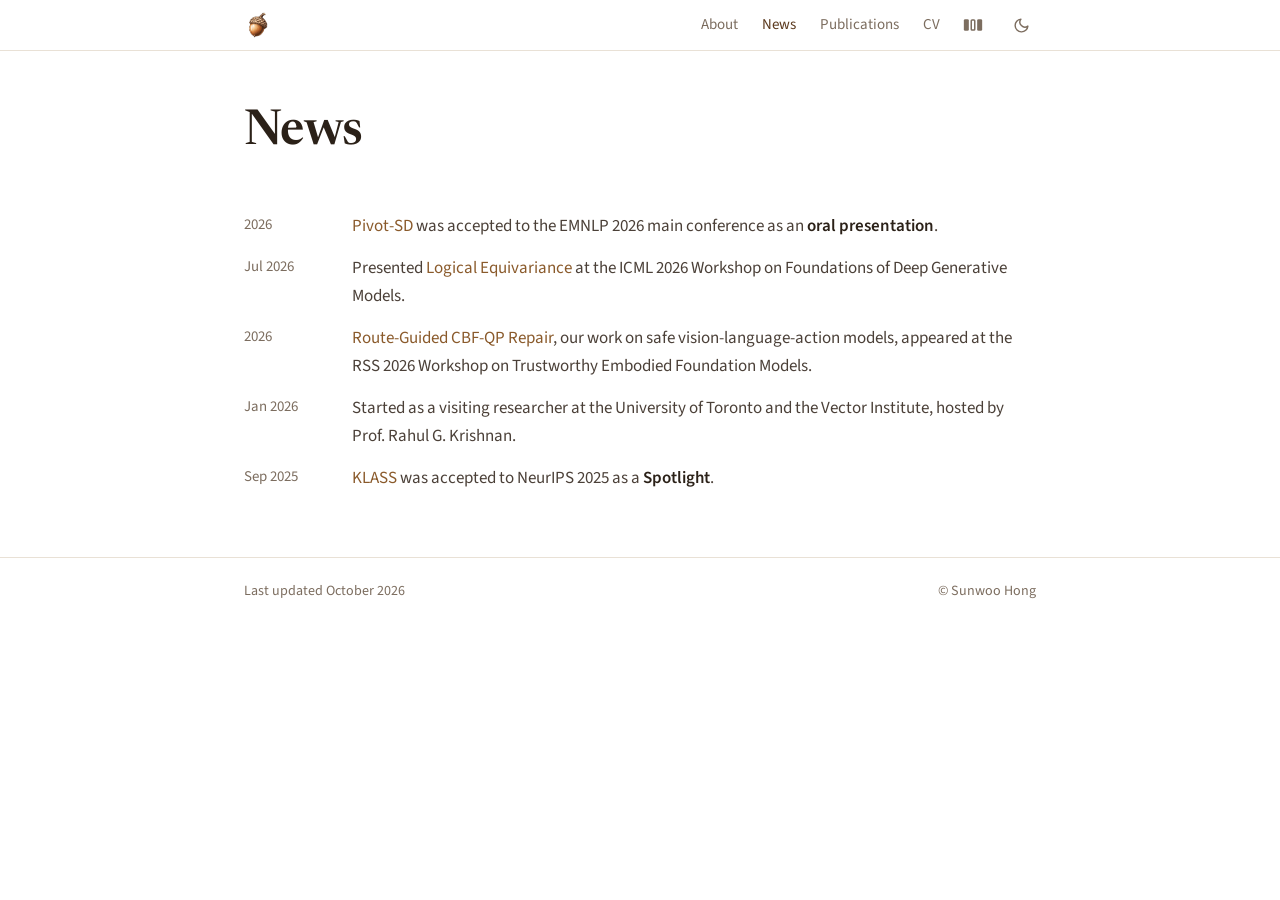
==== news.html @ bcdb7f36 "Add files via upload" ====
<!DOCTYPE html>
<html lang="en">
<head>
<meta charset="UTF-8" />
<meta name="viewport" content="width=device-width, initial-scale=1" />

<title>News — Sunwoo Hong</title>
<meta name="author" content="Sunwoo Hong" />
<meta name="description" content="News from Sunwoo Hong." />

<link rel="icon" type="image/png" href="favicon.png" />
<link rel="preconnect" href="https://fonts.googleapis.com" />
<link rel="preconnect" href="https://fonts.gstatic.com" crossorigin />
<link href="https://fonts.googleapis.com/css2?family=Newsreader:ital,opsz,wght@0,6..72,400;0,6..72,500;0,6..72,600;1,6..72,400&family=Source+Sans+3:ital,wght@0,400;0,600;1,400&display=swap" rel="stylesheet" />
<link rel="stylesheet" href="style.css" />
<!-- 저장된 테마를 화면이 그려지기 전에 적용 (깜빡임 방지) -->
<script>try{if(localStorage.getItem('theme')==='dark')document.documentElement.setAttribute('data-theme','dark');}catch(e){}</script>
</head>
<body>

<!-- ================= NAV ================= -->
<nav class="nav">
  <div class="nav-inner">
    <a href="index.html#top" class="mark" aria-label="Sunwoo Hong, home">
      <img src="favicon.png" alt="" onerror="this.remove()" />
    </a>
    <div class="nav-links">
      <a href="index.html#top">About</a>
      <a href="index.html#news" aria-current="page">News</a>
      <a href="index.html#publications">Publications</a>
      <!-- CV: 컴파일한 PDF를 같은 폴더에 SunwooHong_CV.pdf 로 올리세요 -->
      <a href="SunwooHong_CV.pdf" target="_blank" rel="noopener">CV</a>
      <!-- 디노이징 효과 버튼: 본문을 마스크했다가 masked diffusion 처럼 다시 풀어냅니다 -->
      <button type="button" class="theme-toggle" id="denoise-btn" aria-label="Regenerate this page with masked diffusion" title="Regenerate this page with masked diffusion">
        <svg viewBox="0 0 24 24" aria-hidden="true"><rect x="1" y="5" width="6" height="14" rx="1.6" fill="currentColor"/><rect x="9.9" y="5.9" width="4.2" height="12.2" rx="1" fill="none" stroke="currentColor" stroke-width="1.8"/><rect x="17" y="5" width="6" height="14" rx="1.6" fill="currentColor"/></svg>
      </button>
      <button type="button" class="theme-toggle" id="theme-toggle" aria-label="Switch to dark theme">
        <svg class="icon-moon" viewBox="0 0 24 24" fill="none" stroke="currentColor" stroke-width="2" stroke-linecap="round" stroke-linejoin="round" aria-hidden="true"><path d="M21 12.8A9 9 0 1 1 11.2 3a7 7 0 0 0 9.8 9.8z"/></svg>
        <svg class="icon-sun" viewBox="0 0 24 24" fill="none" stroke="currentColor" stroke-width="2" stroke-linecap="round" stroke-linejoin="round" aria-hidden="true"><circle cx="12" cy="12" r="4"/><path d="M12 2v2M12 20v2M4.9 4.9l1.4 1.4M17.7 17.7l1.4 1.4M2 12h2M20 12h2M4.9 19.1l1.4-1.4M17.7 6.3l1.4-1.4"/></svg>
      </button>
    </div>
  </div>
</nav>

<main>
  <div class="wrap page-head">
    <h1 class="page-title">News</h1>
  </div>
  <section>
    <div class="wrap">
      <!-- 새 소식은 맨 위에 추가하고, index.html 의 News 에는 최근 3개만 두세요 -->
      <!-- 월을 모르는 항목은 연도만 적었습니다. "Aug 2026" 형식으로 채워 주세요 -->
      <ul class="news">
        <li>
          <time>2026</time>
          <div><a href="index.html#pivot-sd">Pivot-SD</a> was accepted to the EMNLP 2026 main conference as an <strong>oral presentation</strong>.</div>
        </li>
        <li>
          <time>Jul 2026</time>
          <div>Presented <a href="index.html#logical-equivariance">Logical Equivariance</a> at the ICML 2026 Workshop on Foundations of Deep Generative Models.</div>
        </li>
        <li>
          <time>2026</time>
          <div><a href="index.html#route-guided">Route-Guided CBF-QP Repair</a>, our work on safe vision-language-action models, appeared at the RSS 2026 Workshop on Trustworthy Embodied Foundation Models.</div>
        </li>
        <li>
          <time>Jan 2026</time>
          <div>Started as a visiting researcher at the University of Toronto and the Vector Institute, hosted by Prof. Rahul G. Krishnan.</div>
        </li>
        <li>
          <time>Sep 2025</time>
          <div><a href="index.html#klass">KLASS</a> was accepted to NeurIPS 2025 as a <strong>Spotlight</strong>.</div>
        </li>
      </ul>
    </div>
  </section>
</main>

<!-- ================= FOOTER ================= -->
<footer>
  <div class="wrap">
    <span>Last updated October 2026</span>
    <span>© Sunwoo Hong</span>
  </div>
</footer>

<!-- 테마 전환: 선택은 브라우저에 저장되어 다음 방문과 다른 페이지에도 유지됩니다 -->
<script>
(function () {
  var root = document.documentElement, btn = document.getElementById('theme-toggle');
  if (!btn) return;
  function isDark() { return root.getAttribute('data-theme') === 'dark'; }
  function label() { btn.setAttribute('aria-label', isDark() ? 'Switch to light theme' : 'Switch to dark theme'); }
  btn.addEventListener('click', function () {
    var next = isDark() ? 'light' : 'dark';
    if (next === 'dark') root.setAttribute('data-theme', 'dark'); else root.removeAttribute('data-theme');
    try { localStorage.setItem('theme', next); } catch (e) {}
    label();
  });
  label();
})();
</script>

<!-- 디노이징 효과: 글을 단어 단위로 가렸다가 여러 개씩 순서 없이 풀어냅니다. 끝나면 원래 HTML로 되돌립니다 -->
<script>
(function () {
  var btn = document.getElementById('denoise-btn');
  if (!btn) return;
  var STEPS = 14, STEP_MS = 150, running = false;

  function targets() {
    var bio = document.querySelectorAll('.top-bio p');
    return bio.length ? bio : document.querySelectorAll('.news li > div, .plist .pub-title, .plist .pub-authors');
  }
  // wrap every word of every text node in a span, leaving links and bold intact
  function tokenize(el, out) {
    var walker = document.createTreeWalker(el, NodeFilter.SHOW_TEXT), nodes = [], n;
    while ((n = walker.nextNode())) nodes.push(n);
    nodes.forEach(function (node) {
      var parts = node.nodeValue.split(/(\s+)/), frag = document.createDocumentFragment();
      parts.forEach(function (part) {
        if (!part) return;
        if (/^\s+$/.test(part)) { frag.appendChild(document.createTextNode(part)); return; }
        var sp = document.createElement('span');
        sp.className = 'tok'; sp.textContent = part;
        frag.appendChild(sp); out.push(sp);
      });
      node.parentNode.replaceChild(frag, node);
    });
  }
  function shuffle(a) {
    for (var i = a.length - 1; i > 0; i--) { var j = Math.floor(Math.random() * (i + 1)), t = a[i]; a[i] = a[j]; a[j] = t; }
    return a;
  }

  btn.addEventListener('click', function () {
    if (running) return;
    var els = Array.prototype.slice.call(targets());
    if (!els.length) return;
    running = true;
    var reduce = window.matchMedia && window.matchMedia('(prefers-reduced-motion: reduce)').matches;
    var steps = reduce ? 3 : STEPS;
    if (els[0].getBoundingClientRect().top < 60) window.scrollTo(0, 0);

    var saved = els.map(function (el) { return el.innerHTML; }), toks = [];
    els.forEach(function (el) { tokenize(el, toks); });
    toks.forEach(function (t) { t.classList.add('masked'); });
    var order = shuffle(toks.slice()), done = 0, step = 0;

    function tick() {
      step++;
      // few tokens at first, more per step later, like a parallel unmasking schedule
      var goal = step >= steps ? order.length : Math.round(order.length * (1 - Math.cos(Math.PI / 2 * step / steps)));
      var fresh = order.slice(done, goal); done = goal;
      fresh.forEach(function (t) { t.classList.remove('masked'); t.classList.add('fresh'); });
      setTimeout(function () { fresh.forEach(function (t) { t.classList.remove('fresh'); }); }, 320);
      if (step < steps) { setTimeout(tick, STEP_MS); return; }
      setTimeout(function () {
        els.forEach(function (el, i) { el.innerHTML = saved[i]; });
        running = false;
      }, 420);
    }
    setTimeout(tick, 550);
  });
})();
</script>

</body>
</html>
---- style.css ----
/* ============================================================
   Sunwoo Hong — shared styles for index.html, publications.html, news.html
   ============================================================ */

:root {
  /* ---- 우드 팔레트: 색은 여기서만 바꾸면 됩니다 ---- */
  --paper:  #FFFFFF;   /* 배경 */
  --ink:    #2B2118;   /* 제목 (월넛) */
  --body:   #4B4038;   /* 본문 */
  --muted:  #7C6D5F;   /* 보조 텍스트 */
  --acorn:  #8A5A2B;   /* 링크 / 액센트 (도토리) */
  --cap:    #5C3A1E;   /* 호버 (도토리 깍지) */
  --line:   #E9E1D6;   /* 헤어라인 */
  --husk:   #F7F2EA;   /* 옅은 바탕 (배지, 호버) */
  --leaf:   #55702F;   /* Oral / Spotlight 배지 (참나무 잎) */
  --leaf-bg:#EEF2E4;
  --leaf-line:#D5DEC0;
  --line-strong:#D9CBB8; /* 카드 호버 테두리 */
  --nav-bg: rgba(255,255,255,.9);
  --on-accent:#FFFFFF;   /* 액센트 바탕 위의 글자 */
  --shadow: rgba(92,58,30,.55);
  color-scheme: light;

  --serif: "Newsreader", Georgia, "Times New Roman", serif;
  --sans:  "Source Sans 3", system-ui, -apple-system, "Segoe UI", sans-serif;

  --maxw: 840px;
  --gutter: 24px;
}

/* ---- 어두운 테마: 상단 메뉴의 달 아이콘을 누르면 적용됩니다 ---- */
:root[data-theme="dark"] {
  --paper:  #1C1612;   /* 짙은 월넛 */
  --ink:    #F4ECE1;
  --body:   #D8CCBE;
  --muted:  #A49586;
  --acorn:  #DDA56B;
  --cap:    #F2C690;
  --line:   #3A2F27;
  --husk:   #2A211B;
  --leaf:   #B9CF93;
  --leaf-bg:#262E1F;
  --leaf-line:#3F4B32;
  --line-strong:#5A4A3D;
  --nav-bg: rgba(28,22,18,.9);
  --on-accent:#1C1612;
  --shadow: rgba(0,0,0,.7);
  color-scheme: dark;
}

* { box-sizing: border-box; }
html { scroll-behavior: smooth; }
[id] { scroll-margin-top: 64px; }   /* 상단 메뉴에 가리지 않도록 */

body {
  margin: 0;
  background: var(--paper);
  color: var(--body);
  font-family: var(--sans);
  font-size: 17px;
  line-height: 1.65;
  -webkit-font-smoothing: antialiased;
}

a {
  color: var(--acorn);
  text-decoration: none;
  border-bottom: 1px solid transparent;
  transition: color .15s ease, border-color .15s ease;
}
a:hover { color: var(--cap); border-bottom-color: var(--cap); }
a:focus-visible { outline: 2px solid var(--acorn); outline-offset: 2px; border-radius: 3px; }

strong { color: var(--ink); font-weight: 600; }
p { margin: 0 0 14px; }

.wrap { max-width: var(--maxw); margin: 0 auto; padding: 0 var(--gutter); }

/* ================= NAV ================= */
.nav {
  position: sticky; top: 0; z-index: 50;
  background: var(--nav-bg);
  backdrop-filter: blur(8px);
  border-bottom: 1px solid var(--line);
}
.nav-inner {
  max-width: var(--maxw); margin: 0 auto; padding: 10px var(--gutter);
  display: flex; align-items: center; justify-content: space-between; gap: 16px;
}
.mark { display: flex; align-items: center; border: 0; }
.mark:hover { border: 0; }
.mark img { width: 26px; height: 26px; display: block; }
.nav-links { display: flex; align-items: center; gap: 24px; margin-left: auto; }
.nav-links a { font-size: .94rem; color: var(--muted); border: 0; }
.nav-links a:hover, .nav-links a[aria-current="page"] { color: var(--cap); border: 0; }

/* 테마 전환 버튼 */
.theme-toggle {
  display: inline-flex; align-items: center; justify-content: center;
  width: 30px; height: 30px; padding: 0; margin-left: -6px;
  background: none; border: 0; border-radius: 50%; cursor: pointer; color: var(--muted);
}
.theme-toggle:hover { color: var(--cap); background: var(--husk); }
.theme-toggle:focus-visible { outline: 2px solid var(--acorn); outline-offset: 2px; }
.theme-toggle svg { width: 17px; height: 17px; display: block; }
#denoise-btn svg { width: 20px; height: 20px; }
.theme-toggle .icon-sun { display: none; }
:root[data-theme="dark"] .theme-toggle .icon-moon { display: none; }
:root[data-theme="dark"] .theme-toggle .icon-sun { display: block; }

/* 디노이징 효과의 단어 조각 */
.tok { border-radius: 3px; transition: color .25s ease, background-color .25s ease; }
.tok.masked { color: transparent; background: var(--line); }
.tok.fresh { color: var(--acorn); }

/* ================= TOP (이름 · 소개 · 사진) ================= */
.top {
  display: grid;
  grid-template-columns: minmax(0, 1fr) 240px;
  grid-template-areas: "head side" "bio side";
  column-gap: 56px;
  align-items: start;
  padding-top: 64px; padding-bottom: 28px;
}
.top-head { grid-area: head; }
.top-bio  { grid-area: bio; }
.top-side { grid-area: side; }

h1.name, h1.page-title {
  font-family: var(--serif); font-weight: 600;
  font-size: clamp(2.3rem, 6vw, 3.1rem); line-height: 1.05;
  letter-spacing: -.6px; color: var(--ink);
  margin: 0 0 10px;
}
.role { margin: 0 0 24px; font-size: 1.08rem; color: var(--body); }

.portrait {
  width: 100%; aspect-ratio: 4 / 5; object-fit: cover; display: block;
  border-radius: 6px; border: 1px solid var(--line);
  background: var(--husk);
}
.portrait-empty {
  display: flex; align-items: center; justify-content: center;
  font-family: var(--serif); font-size: 3rem; color: var(--acorn);
}
.contact { margin-top: 12px; font-size: .93rem; line-height: 1.55; color: var(--muted); }
.contact p { margin: 0; }
.contact .links { margin-top: 6px; display: flex; flex-wrap: wrap; gap: 2px 14px; }

/* ================= SECTIONS ================= */
section { padding: 30px 0; }
h2 {
  font-family: var(--serif); font-weight: 600; color: var(--ink);
  font-size: 1.55rem; letter-spacing: -.2px; line-height: 1.2;
  margin: 0 0 18px; padding-bottom: 8px;
  border-bottom: 1px solid var(--line);
  display: flex; align-items: baseline; justify-content: space-between; gap: 16px;
}
/* [full list] 링크 */
h2 a { font-family: var(--sans); font-size: .9rem; font-weight: 400; letter-spacing: 0; white-space: nowrap; }

/* ================= NEWS ================= */
.news { margin: 0; padding: 0; list-style: none; }
.news li {
  display: grid; grid-template-columns: 92px minmax(0, 1fr); column-gap: 16px;
  padding: 7px 0;
}
.news time { color: var(--muted); font-size: .93rem; font-variant-numeric: tabular-nums; padding-top: 1px; }

/* ================= PUBLICATION CARDS (index.html) ================= */
.pub-legend { font-size: .9rem; color: var(--muted); margin: -6px 0 16px; }
.pub {
  border: 1px solid var(--line); border-radius: 12px; background: var(--paper);
  padding: 20px 22px; margin-bottom: 16px;
  transition: transform .18s ease, box-shadow .18s ease, border-color .18s ease;
}
.pub:hover {
  transform: translateY(-2px);
  box-shadow: 0 14px 30px -20px var(--shadow);
  border-color: var(--line-strong);
}
.pub-badge {
  font-size: .78rem; font-weight: 600; color: var(--cap);
  background: var(--husk); border: 1px solid var(--line);
  padding: 0 10px; border-radius: 999px; display: inline-block; margin-bottom: 8px;
}
.pub-badge.award { color: var(--leaf); background: var(--leaf-bg); border-color: var(--leaf-line); }
.pub-title {
  font-family: var(--serif); font-weight: 600; font-size: 1.2rem;
  color: var(--ink); line-height: 1.3; margin: 0 0 6px;
}
.pub-authors { font-size: .97rem; color: var(--body); margin: 0 0 2px; }
.pub-authors .me, .plist .me { color: var(--ink); font-weight: 600; }
.pub-venue { font-size: .93rem; color: var(--muted); font-style: italic; margin: 0 0 8px; }
.pub-desc { font-size: .97rem; color: var(--body); margin: 0 0 12px; }
.pub-desc:last-child { margin-bottom: 0; }
.pub-links { display: flex; flex-wrap: wrap; gap: 8px; }
.pub-links a {
  font-size: .85rem; color: var(--acorn);
  border: 1px solid var(--line); border-radius: 6px; padding: 1px 11px;
}
.pub-links a:hover { background: var(--acorn); color: var(--on-accent); border-color: var(--acorn); }

/* ================= FULL LISTS (publications.html, news.html) ================= */
.page-head { padding-top: 56px; padding-bottom: 6px; }
.page-head p { color: var(--muted); margin: 0; }
.plist-year {
  font-family: var(--serif); font-weight: 600; color: var(--ink);
  font-size: 1.3rem; margin: 26px 0 4px; padding-bottom: 6px; border-bottom: 1px solid var(--line);
}
.plist { margin: 0; padding: 0; list-style: none; }
.plist li { padding: 14px 0; border-bottom: 1px solid var(--line); }
.plist li:last-child { border-bottom: 0; }
.plist .pub-title { font-size: 1.12rem; margin-bottom: 3px; }
.plist .pub-venue { margin-bottom: 6px; }
.plist .tag { font-style: normal; font-weight: 600; color: var(--leaf); }

/* ================= FOOTER ================= */
footer {
  border-top: 1px solid var(--line); margin-top: 28px;
  padding: 22px 0 44px; color: var(--muted); font-size: .88rem;
}
footer .wrap { display: flex; justify-content: space-between; flex-wrap: wrap; gap: 10px; }

/* ================= RESPONSIVE ================= */
@media (max-width: 700px) {
  body { font-size: 16px; }
  .top {
    grid-template-columns: minmax(0, 1fr);
    grid-template-areas: "head" "side" "bio";
    padding-top: 40px;
  }
  .role { margin-bottom: 20px; }
  .top-side { margin-bottom: 22px; }
  .portrait { max-width: 220px; }
  .nav-links { gap: 12px; }
  .nav-links a { font-size: .88rem; }
  .news li { grid-template-columns: 78px minmax(0, 1fr); column-gap: 12px; }
  .page-head { padding-top: 36px; }
}
@media (prefers-reduced-motion: reduce) {
  html { scroll-behavior: auto; }
  .pub, a { transition: none; }
  .pub:hover { transform: none; }
}
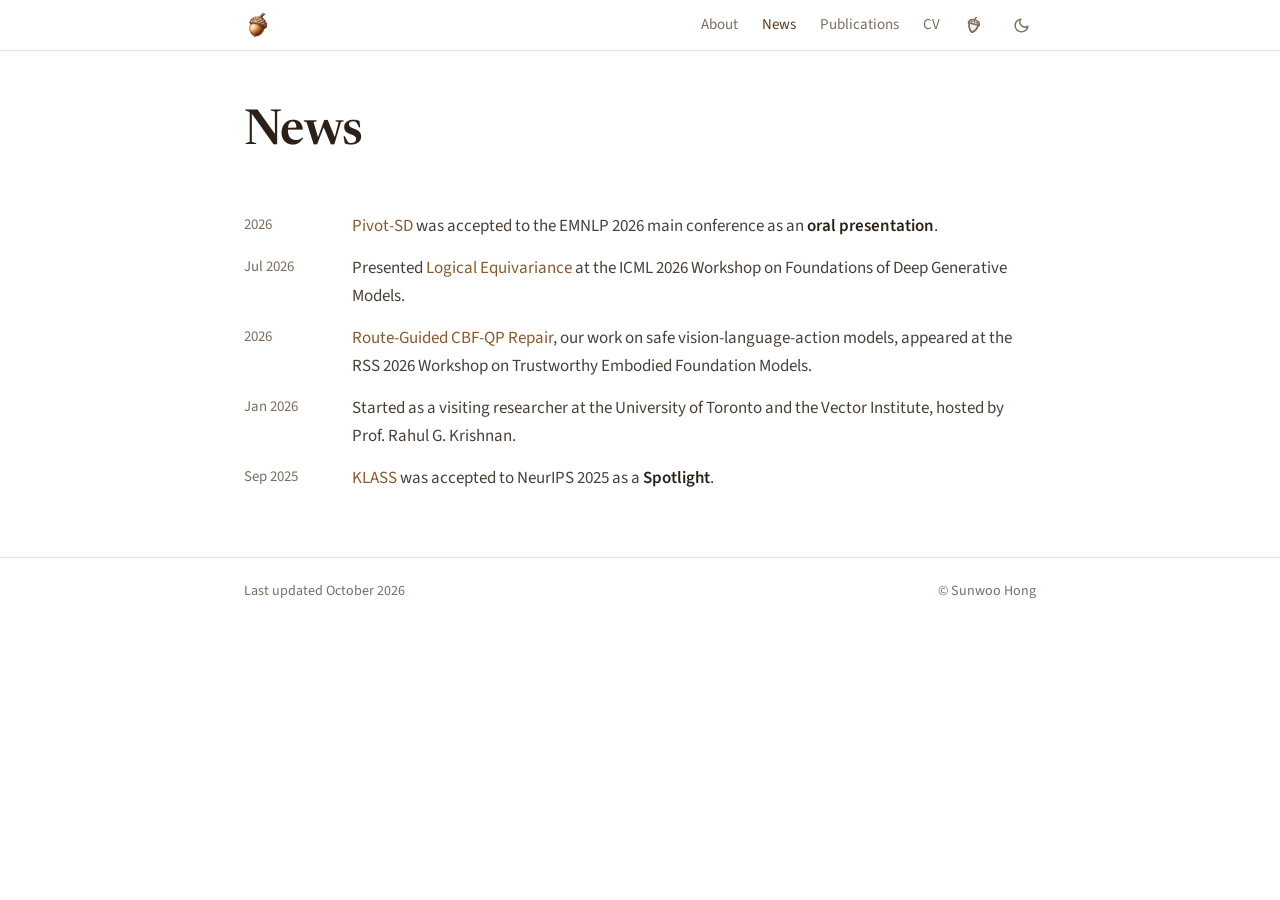
==== commit b238650a: "Add files via upload" ====
--- a/news.html
+++ b/news.html
@@ -30,9 +30,23 @@
       <a href="index.html#publications">Publications</a>
       <!-- CV: 컴파일한 PDF를 같은 폴더에 SunwooHong_CV.pdf 로 올리세요 -->
       <a href="SunwooHong_CV.pdf" target="_blank" rel="noopener">CV</a>
-      <!-- 디노이징 효과 버튼: 본문을 마스크했다가 masked diffusion 처럼 다시 풀어냅니다 -->
-      <button type="button" class="theme-toggle" id="denoise-btn" aria-label="Regenerate this page with masked diffusion" title="Regenerate this page with masked diffusion">
-        <svg viewBox="0 0 24 24" aria-hidden="true"><rect x="1" y="5" width="6" height="14" rx="1.6" fill="currentColor"/><rect x="9.9" y="5.9" width="4.2" height="12.2" rx="1" fill="none" stroke="currentColor" stroke-width="1.8"/><rect x="17" y="5" width="6" height="14" rx="1.6" fill="currentColor"/></svg>
+      <!-- A tiny, optional squirrel visitor. Shared behavior: acorn.js. -->
+      <button type="button" class="acorn-toggle" id="acorn-toggle"
+              aria-label="Let the squirrel take or return the acorn" aria-pressed="false"
+              title="Let the squirrel take the acorn" data-acorn="home" hidden>
+        <svg class="acorn-icon" viewBox="0 0 24 24" fill="none" stroke="currentColor"
+             stroke-width="1.65" stroke-linecap="round" stroke-linejoin="round" aria-hidden="true">
+        <g transform="rotate(14 12 12)">
+          <path d="M6.8 10.4c.2 4.6 1.8 7.4 5.2 9.6 3.4-2.2 5-5 5.2-9.6" fill="currentColor" fill-opacity=".10"/>
+          <path d="M6.8 10.4c.2 4.6 1.8 7.4 5.2 9.6 3.4-2.2 5-5 5.2-9.6"/>
+          <path d="M5.5 10.4c.2-3.1 2.5-5 6.5-5s6.3 1.9 6.5 5H5.5Z" fill="currentColor" fill-opacity=".16"/>
+          <path d="M12 5.4c-.5-1.4-.1-2.5 1-3.1M8.3 7.5l1 1M11.5 7.1l1 1M14.7 7.5l1 1"/>
+        </g>
+        </svg>
+        <svg class="acorn-empty" viewBox="0 0 24 24" fill="none" stroke="currentColor"
+             stroke-width="1.4" stroke-linecap="round" aria-hidden="true">
+          <ellipse cx="12" cy="17" rx="6" ry="2.6" stroke-dasharray="1.4 3.1"/>
+        </svg>
       </button>
       <button type="button" class="theme-toggle" id="theme-toggle" aria-label="Switch to dark theme">
         <svg class="icon-moon" viewBox="0 0 24 24" fill="none" stroke="currentColor" stroke-width="2" stroke-linecap="round" stroke-linejoin="round" aria-hidden="true"><path d="M21 12.8A9 9 0 1 1 11.2 3a7 7 0 0 0 9.8 9.8z"/></svg>
@@ -101,69 +115,7 @@
 })();
 </script>
 
-<!-- 디노이징 효과: 글을 단어 단위로 가렸다가 여러 개씩 순서 없이 풀어냅니다. 끝나면 원래 HTML로 되돌립니다 -->
-<script>
-(function () {
-  var btn = document.getElementById('denoise-btn');
-  if (!btn) return;
-  var STEPS = 14, STEP_MS = 150, running = false;
-
-  function targets() {
-    var bio = document.querySelectorAll('.top-bio p');
-    return bio.length ? bio : document.querySelectorAll('.news li > div, .plist .pub-title, .plist .pub-authors');
-  }
-  // wrap every word of every text node in a span, leaving links and bold intact
-  function tokenize(el, out) {
-    var walker = document.createTreeWalker(el, NodeFilter.SHOW_TEXT), nodes = [], n;
-    while ((n = walker.nextNode())) nodes.push(n);
-    nodes.forEach(function (node) {
-      var parts = node.nodeValue.split(/(\s+)/), frag = document.createDocumentFragment();
-      parts.forEach(function (part) {
-        if (!part) return;
-        if (/^\s+$/.test(part)) { frag.appendChild(document.createTextNode(part)); return; }
-        var sp = document.createElement('span');
-        sp.className = 'tok'; sp.textContent = part;
-        frag.appendChild(sp); out.push(sp);
-      });
-      node.parentNode.replaceChild(frag, node);
-    });
-  }
-  function shuffle(a) {
-    for (var i = a.length - 1; i > 0; i--) { var j = Math.floor(Math.random() * (i + 1)), t = a[i]; a[i] = a[j]; a[j] = t; }
-    return a;
-  }
-
-  btn.addEventListener('click', function () {
-    if (running) return;
-    var els = Array.prototype.slice.call(targets());
-    if (!els.length) return;
-    running = true;
-    var reduce = window.matchMedia && window.matchMedia('(prefers-reduced-motion: reduce)').matches;
-    var steps = reduce ? 3 : STEPS;
-    if (els[0].getBoundingClientRect().top < 60) window.scrollTo(0, 0);
-
-    var saved = els.map(function (el) { return el.innerHTML; }), toks = [];
-    els.forEach(function (el) { tokenize(el, toks); });
-    toks.forEach(function (t) { t.classList.add('masked'); });
-    var order = shuffle(toks.slice()), done = 0, step = 0;
-
-    function tick() {
-      step++;
-      // few tokens at first, more per step later, like a parallel unmasking schedule
-      var goal = step >= steps ? order.length : Math.round(order.length * (1 - Math.cos(Math.PI / 2 * step / steps)));
-      var fresh = order.slice(done, goal); done = goal;
-      fresh.forEach(function (t) { t.classList.remove('masked'); t.classList.add('fresh'); });
-      setTimeout(function () { fresh.forEach(function (t) { t.classList.remove('fresh'); }); }, 320);
-      if (step < steps) { setTimeout(tick, STEP_MS); return; }
-      setTimeout(function () {
-        els.forEach(function (el, i) { el.innerHTML = saved[i]; });
-        running = false;
-      }, 420);
-    }
-    setTimeout(tick, 550);
-  });
-})();
-</script>
-
+<!-- No external animation libraries or image assets required. -->
+<script src="acorn.js" defer></script>
 </body>
 </html>
--- a/style.css
+++ b/style.css
@@ -103,15 +103,9 @@
 .theme-toggle:hover { color: var(--cap); background: var(--husk); }
 .theme-toggle:focus-visible { outline: 2px solid var(--acorn); outline-offset: 2px; }
 .theme-toggle svg { width: 17px; height: 17px; display: block; }
-#denoise-btn svg { width: 20px; height: 20px; }
 .theme-toggle .icon-sun { display: none; }
 :root[data-theme="dark"] .theme-toggle .icon-moon { display: none; }
 :root[data-theme="dark"] .theme-toggle .icon-sun { display: block; }
-
-/* 디노이징 효과의 단어 조각 */
-.tok { border-radius: 3px; transition: color .25s ease, background-color .25s ease; }
-.tok.masked { color: transparent; background: var(--line); }
-.tok.fresh { color: var(--acorn); }
 
 /* ================= TOP (이름 · 소개 · 사진) ================= */
 .top {
@@ -233,7 +227,7 @@
   .role { margin-bottom: 20px; }
   .top-side { margin-bottom: 22px; }
   .portrait { max-width: 220px; }
-  .nav-links { gap: 12px; }
+  .nav-links { gap: 14px; }
   .nav-links a { font-size: .88rem; }
   .news li { grid-template-columns: 78px minmax(0, 1fr); column-gap: 12px; }
   .page-head { padding-top: 36px; }
@@ -243,3 +237,144 @@
   .pub, a { transition: none; }
   .pub:hover { transform: none; }
 }
+
+
+/* ================= ACORN & SQUIRREL =================
+   A small opt-in visitor. Nothing animates until the acorn is pressed.
+   The overlay never receives pointer events or changes the page layout.
+   ================================================== */
+.acorn-toggle {
+  position: relative;
+  display: inline-flex; align-items: center; justify-content: center;
+  flex: 0 0 30px; width: 30px; height: 30px;
+  padding: 0; margin-left: -6px;
+  border: 0; border-radius: 50%; background: none;
+  color: var(--muted); cursor: pointer;
+  -webkit-tap-highlight-color: transparent;
+  transition: color .15s ease, background-color .15s ease;
+}
+.acorn-toggle[hidden], .squirrel-stage[hidden], .squirrel-transfer[hidden] {
+  display: none !important;
+}
+.acorn-toggle:hover { color: var(--cap); background: var(--husk); }
+.acorn-toggle:focus-visible {
+  outline: 2px solid var(--acorn); outline-offset: 2px;
+}
+.acorn-toggle svg {
+  position: absolute; width: 21px; height: 21px; display: block;
+  overflow: visible; pointer-events: none;
+}
+.acorn-toggle .acorn-icon { opacity: 1; }
+.acorn-toggle .acorn-empty { opacity: 0; }
+.acorn-toggle[data-acorn="away"] .acorn-icon { opacity: 0; }
+.acorn-toggle[data-acorn="away"] .acorn-empty { opacity: .48; }
+.acorn-toggle[data-acorn="away"]:hover .acorn-empty,
+.acorn-toggle[data-acorn="away"]:focus-visible .acorn-empty { opacity: .9; }
+.acorn-toggle.is-busy { cursor: progress; }
+.acorn-toggle.just-returned .acorn-icon { animation: acorn-home .42s ease-out; }
+@keyframes acorn-home {
+  0% { transform: scale(.84); }
+  48% { transform: scale(1.12); }
+  100% { transform: scale(1); }
+}
+.squirrel-status {
+  position: absolute; width: 1px; height: 1px;
+  padding: 0; margin: -1px; overflow: hidden;
+  clip: rect(0, 0, 0, 0); clip-path: inset(50%);
+  white-space: nowrap; border: 0;
+}
+.squirrel-stage {
+  --sq-fur: #B98150;
+  --sq-fur-shade: #9B643C;
+  --sq-tail: #C38A55;
+  --sq-tail-light: #E9BD8B;
+  --sq-belly: #F5DFC3;
+  --sq-outline: #70492F;
+  --sq-eye: #382519;
+  --sq-ear: #E6B790;
+  position: fixed; inset: 0; z-index: 70;
+  overflow: hidden; contain: layout style paint;
+  pointer-events: none !important;
+  user-select: none; -webkit-user-select: none;
+  color: var(--acorn);
+}
+:root[data-theme="dark"] .squirrel-stage {
+  --sq-fur: #CE9865;
+  --sq-fur-shade: #AD774B;
+  --sq-tail: #D5A16F;
+  --sq-tail-light: #F1CEA2;
+  --sq-belly: #F8E6CB;
+  --sq-outline: #805335;
+  --sq-eye: #342217;
+  --sq-ear: #EDC3A0;
+}
+.squirrel-stage * { pointer-events: none !important; }
+.squirrel-actor {
+  position: absolute; top: 0; left: 0;
+  width: 88px; height: 71.5px;
+  will-change: transform;
+}
+.squirrel-facing { width: 100%; height: 100%; }
+.squirrel-art { display: block; width: 100%; height: 100%; overflow: visible; }
+.sq-outline {
+  stroke: var(--sq-outline); stroke-width: 1.7;
+  stroke-linecap: round; stroke-linejoin: round;
+}
+.sq-tail { transform-origin: 48px 77px; }
+.sq-head { transform-origin: 78px 51px; }
+.sq-hind-near, .sq-hind-far { transform-origin: 55px 80px; }
+.sq-front-near, .sq-front-far { transform-origin: 79px 76px; }
+.sq-arm { transform-origin: 78px 62px; }
+.sq-reach, .sq-carried-acorn, .sq-holding-paw { opacity: 0; }
+.squirrel-actor.is-carrying .sq-carried-acorn,
+.squirrel-actor.is-carrying .sq-holding-paw { opacity: 1; }
+.squirrel-actor.is-carrying .sq-arm { opacity: 0; }
+.squirrel-actor.is-reaching .sq-reach { opacity: 1; }
+.squirrel-actor.is-reaching .sq-arm,
+.squirrel-actor.is-reaching .sq-holding-paw { opacity: 0; }
+.squirrel-actor.is-reaching .sq-head { transform: rotate(-13deg); }
+.squirrel-actor.is-running .sq-hind-near,
+.squirrel-actor.is-running .sq-front-far { animation: squirrel-stride .24s ease-in-out infinite; }
+.squirrel-actor.is-running .sq-front-near,
+.squirrel-actor.is-running .sq-hind-far { animation: squirrel-stride .24s ease-in-out -.12s infinite; }
+.squirrel-actor.is-running .sq-tail { animation: squirrel-tail .46s ease-in-out infinite; }
+.squirrel-actor.is-sniffing .sq-head { animation: squirrel-sniff .38s ease-in-out infinite; }
+.squirrel-actor.is-sniffing .sq-tail { animation: squirrel-tail .76s ease-in-out infinite; }
+.squirrel-actor.is-sniffing .sq-eye { animation: squirrel-blink .75s ease-in-out; transform-origin: 93px 43px; }
+@keyframes squirrel-stride {
+  0%, 100% { transform: rotate(-23deg); }
+  50% { transform: rotate(25deg); }
+}
+@keyframes squirrel-tail {
+  0%, 100% { transform: rotate(-4deg); }
+  50% { transform: rotate(7deg); }
+}
+@keyframes squirrel-sniff {
+  0%, 100% { transform: rotate(0); }
+  50% { transform: rotate(-8deg) translateY(-1px); }
+}
+@keyframes squirrel-blink {
+  0%, 40%, 60%, 100% { transform: scaleY(1); }
+  50% { transform: scaleY(.12); }
+}
+.squirrel-transfer {
+  position: absolute; top: 0; left: 0;
+  width: 19px; height: 19px;
+  will-change: transform;
+}
+.squirrel-transfer svg { width: 100%; height: 100%; display: block; overflow: visible; }
+
+/* Keep the additional control on one row, including 320px-wide phones. */
+.nav-links { flex-shrink: 0; }
+.theme-toggle { flex-shrink: 0; }
+@media (max-width: 420px) {
+  .nav-inner { gap: 8px; padding-left: 14px; padding-right: 14px; }
+  .nav-links { gap: 8px; }
+  .nav-links a { font-size: .84rem; }
+  .mark img { width: 22px; height: 22px; }
+  .acorn-toggle, .theme-toggle { width: 28px; flex-basis: 28px; margin-left: 0; }
+}
+@media (prefers-reduced-motion: reduce) {
+  .acorn-toggle, .squirrel-stage * { transition: none !important; animation: none !important; }
+  .acorn-toggle.just-returned .acorn-icon { animation: none; }
+}
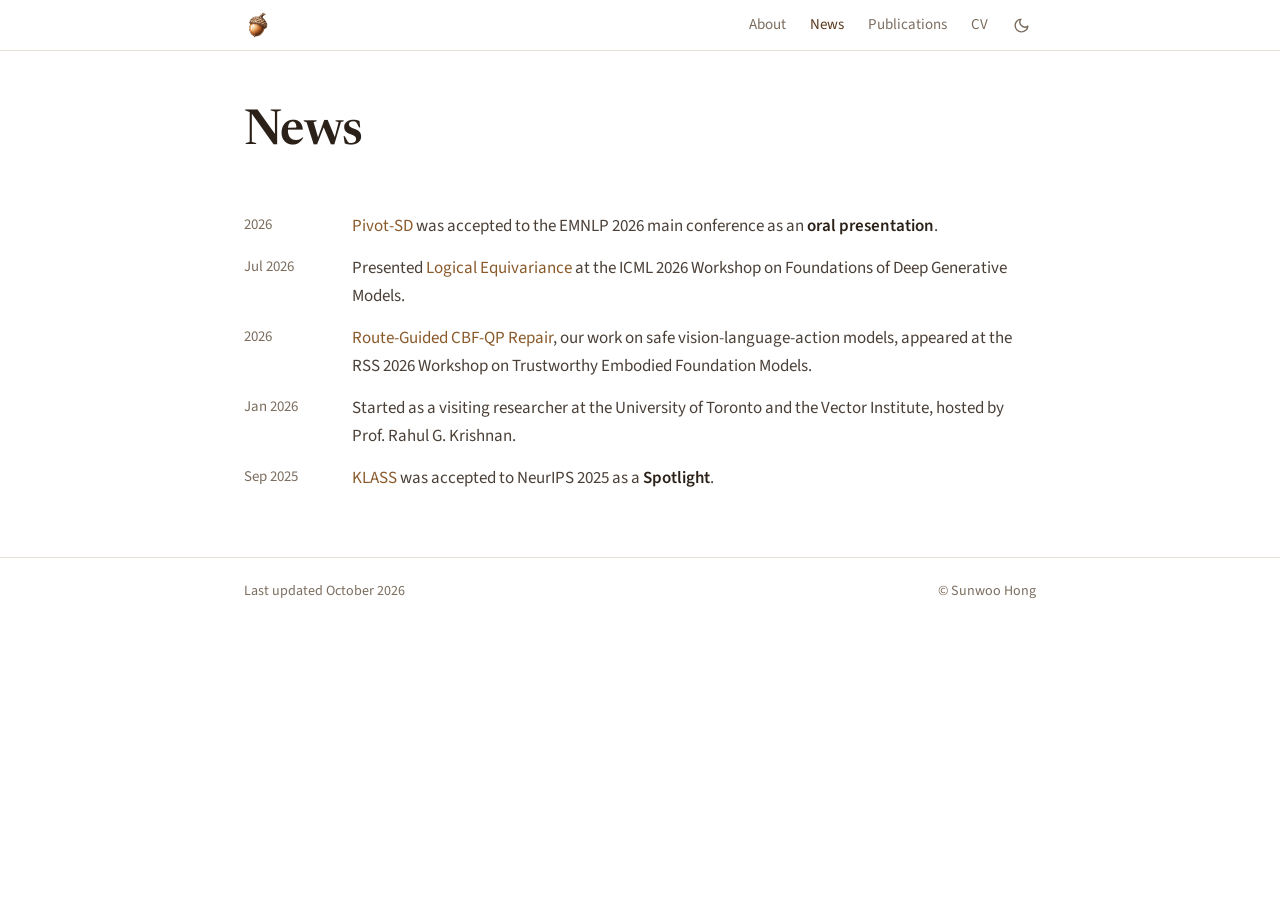
==== commit c8b4ec55: "Add files via upload" ====
--- a/news.html
+++ b/news.html
@@ -30,24 +30,6 @@
       <a href="index.html#publications">Publications</a>
       <!-- CV: 컴파일한 PDF를 같은 폴더에 SunwooHong_CV.pdf 로 올리세요 -->
       <a href="SunwooHong_CV.pdf" target="_blank" rel="noopener">CV</a>
-      <!-- A tiny, optional squirrel visitor. Shared behavior: acorn.js. -->
-      <button type="button" class="acorn-toggle" id="acorn-toggle"
-              aria-label="Let the squirrel take or return the acorn" aria-pressed="false"
-              title="Let the squirrel take the acorn" data-acorn="home" hidden>
-        <svg class="acorn-icon" viewBox="0 0 24 24" fill="none" stroke="currentColor"
-             stroke-width="1.65" stroke-linecap="round" stroke-linejoin="round" aria-hidden="true">
-        <g transform="rotate(14 12 12)">
-          <path d="M6.8 10.4c.2 4.6 1.8 7.4 5.2 9.6 3.4-2.2 5-5 5.2-9.6" fill="currentColor" fill-opacity=".10"/>
-          <path d="M6.8 10.4c.2 4.6 1.8 7.4 5.2 9.6 3.4-2.2 5-5 5.2-9.6"/>
-          <path d="M5.5 10.4c.2-3.1 2.5-5 6.5-5s6.3 1.9 6.5 5H5.5Z" fill="currentColor" fill-opacity=".16"/>
-          <path d="M12 5.4c-.5-1.4-.1-2.5 1-3.1M8.3 7.5l1 1M11.5 7.1l1 1M14.7 7.5l1 1"/>
-        </g>
-        </svg>
-        <svg class="acorn-empty" viewBox="0 0 24 24" fill="none" stroke="currentColor"
-             stroke-width="1.4" stroke-linecap="round" aria-hidden="true">
-          <ellipse cx="12" cy="17" rx="6" ry="2.6" stroke-dasharray="1.4 3.1"/>
-        </svg>
-      </button>
       <button type="button" class="theme-toggle" id="theme-toggle" aria-label="Switch to dark theme">
         <svg class="icon-moon" viewBox="0 0 24 24" fill="none" stroke="currentColor" stroke-width="2" stroke-linecap="round" stroke-linejoin="round" aria-hidden="true"><path d="M21 12.8A9 9 0 1 1 11.2 3a7 7 0 0 0 9.8 9.8z"/></svg>
         <svg class="icon-sun" viewBox="0 0 24 24" fill="none" stroke="currentColor" stroke-width="2" stroke-linecap="round" stroke-linejoin="round" aria-hidden="true"><circle cx="12" cy="12" r="4"/><path d="M12 2v2M12 20v2M4.9 4.9l1.4 1.4M17.7 17.7l1.4 1.4M2 12h2M20 12h2M4.9 19.1l1.4-1.4M17.7 6.3l1.4-1.4"/></svg>
@@ -115,7 +97,5 @@
 })();
 </script>
 
-<!-- No external animation libraries or image assets required. -->
-<script src="acorn.js" defer></script>
 </body>
 </html>
--- a/style.css
+++ b/style.css
@@ -237,144 +237,3 @@
   .pub, a { transition: none; }
   .pub:hover { transform: none; }
 }
-
-
-/* ================= ACORN & SQUIRREL =================
-   A small opt-in visitor. Nothing animates until the acorn is pressed.
-   The overlay never receives pointer events or changes the page layout.
-   ================================================== */
-.acorn-toggle {
-  position: relative;
-  display: inline-flex; align-items: center; justify-content: center;
-  flex: 0 0 30px; width: 30px; height: 30px;
-  padding: 0; margin-left: -6px;
-  border: 0; border-radius: 50%; background: none;
-  color: var(--muted); cursor: pointer;
-  -webkit-tap-highlight-color: transparent;
-  transition: color .15s ease, background-color .15s ease;
-}
-.acorn-toggle[hidden], .squirrel-stage[hidden], .squirrel-transfer[hidden] {
-  display: none !important;
-}
-.acorn-toggle:hover { color: var(--cap); background: var(--husk); }
-.acorn-toggle:focus-visible {
-  outline: 2px solid var(--acorn); outline-offset: 2px;
-}
-.acorn-toggle svg {
-  position: absolute; width: 21px; height: 21px; display: block;
-  overflow: visible; pointer-events: none;
-}
-.acorn-toggle .acorn-icon { opacity: 1; }
-.acorn-toggle .acorn-empty { opacity: 0; }
-.acorn-toggle[data-acorn="away"] .acorn-icon { opacity: 0; }
-.acorn-toggle[data-acorn="away"] .acorn-empty { opacity: .48; }
-.acorn-toggle[data-acorn="away"]:hover .acorn-empty,
-.acorn-toggle[data-acorn="away"]:focus-visible .acorn-empty { opacity: .9; }
-.acorn-toggle.is-busy { cursor: progress; }
-.acorn-toggle.just-returned .acorn-icon { animation: acorn-home .42s ease-out; }
-@keyframes acorn-home {
-  0% { transform: scale(.84); }
-  48% { transform: scale(1.12); }
-  100% { transform: scale(1); }
-}
-.squirrel-status {
-  position: absolute; width: 1px; height: 1px;
-  padding: 0; margin: -1px; overflow: hidden;
-  clip: rect(0, 0, 0, 0); clip-path: inset(50%);
-  white-space: nowrap; border: 0;
-}
-.squirrel-stage {
-  --sq-fur: #B98150;
-  --sq-fur-shade: #9B643C;
-  --sq-tail: #C38A55;
-  --sq-tail-light: #E9BD8B;
-  --sq-belly: #F5DFC3;
-  --sq-outline: #70492F;
-  --sq-eye: #382519;
-  --sq-ear: #E6B790;
-  position: fixed; inset: 0; z-index: 70;
-  overflow: hidden; contain: layout style paint;
-  pointer-events: none !important;
-  user-select: none; -webkit-user-select: none;
-  color: var(--acorn);
-}
-:root[data-theme="dark"] .squirrel-stage {
-  --sq-fur: #CE9865;
-  --sq-fur-shade: #AD774B;
-  --sq-tail: #D5A16F;
-  --sq-tail-light: #F1CEA2;
-  --sq-belly: #F8E6CB;
-  --sq-outline: #805335;
-  --sq-eye: #342217;
-  --sq-ear: #EDC3A0;
-}
-.squirrel-stage * { pointer-events: none !important; }
-.squirrel-actor {
-  position: absolute; top: 0; left: 0;
-  width: 88px; height: 71.5px;
-  will-change: transform;
-}
-.squirrel-facing { width: 100%; height: 100%; }
-.squirrel-art { display: block; width: 100%; height: 100%; overflow: visible; }
-.sq-outline {
-  stroke: var(--sq-outline); stroke-width: 1.7;
-  stroke-linecap: round; stroke-linejoin: round;
-}
-.sq-tail { transform-origin: 48px 77px; }
-.sq-head { transform-origin: 78px 51px; }
-.sq-hind-near, .sq-hind-far { transform-origin: 55px 80px; }
-.sq-front-near, .sq-front-far { transform-origin: 79px 76px; }
-.sq-arm { transform-origin: 78px 62px; }
-.sq-reach, .sq-carried-acorn, .sq-holding-paw { opacity: 0; }
-.squirrel-actor.is-carrying .sq-carried-acorn,
-.squirrel-actor.is-carrying .sq-holding-paw { opacity: 1; }
-.squirrel-actor.is-carrying .sq-arm { opacity: 0; }
-.squirrel-actor.is-reaching .sq-reach { opacity: 1; }
-.squirrel-actor.is-reaching .sq-arm,
-.squirrel-actor.is-reaching .sq-holding-paw { opacity: 0; }
-.squirrel-actor.is-reaching .sq-head { transform: rotate(-13deg); }
-.squirrel-actor.is-running .sq-hind-near,
-.squirrel-actor.is-running .sq-front-far { animation: squirrel-stride .24s ease-in-out infinite; }
-.squirrel-actor.is-running .sq-front-near,
-.squirrel-actor.is-running .sq-hind-far { animation: squirrel-stride .24s ease-in-out -.12s infinite; }
-.squirrel-actor.is-running .sq-tail { animation: squirrel-tail .46s ease-in-out infinite; }
-.squirrel-actor.is-sniffing .sq-head { animation: squirrel-sniff .38s ease-in-out infinite; }
-.squirrel-actor.is-sniffing .sq-tail { animation: squirrel-tail .76s ease-in-out infinite; }
-.squirrel-actor.is-sniffing .sq-eye { animation: squirrel-blink .75s ease-in-out; transform-origin: 93px 43px; }
-@keyframes squirrel-stride {
-  0%, 100% { transform: rotate(-23deg); }
-  50% { transform: rotate(25deg); }
-}
-@keyframes squirrel-tail {
-  0%, 100% { transform: rotate(-4deg); }
-  50% { transform: rotate(7deg); }
-}
-@keyframes squirrel-sniff {
-  0%, 100% { transform: rotate(0); }
-  50% { transform: rotate(-8deg) translateY(-1px); }
-}
-@keyframes squirrel-blink {
-  0%, 40%, 60%, 100% { transform: scaleY(1); }
-  50% { transform: scaleY(.12); }
-}
-.squirrel-transfer {
-  position: absolute; top: 0; left: 0;
-  width: 19px; height: 19px;
-  will-change: transform;
-}
-.squirrel-transfer svg { width: 100%; height: 100%; display: block; overflow: visible; }
-
-/* Keep the additional control on one row, including 320px-wide phones. */
-.nav-links { flex-shrink: 0; }
-.theme-toggle { flex-shrink: 0; }
-@media (max-width: 420px) {
-  .nav-inner { gap: 8px; padding-left: 14px; padding-right: 14px; }
-  .nav-links { gap: 8px; }
-  .nav-links a { font-size: .84rem; }
-  .mark img { width: 22px; height: 22px; }
-  .acorn-toggle, .theme-toggle { width: 28px; flex-basis: 28px; margin-left: 0; }
-}
-@media (prefers-reduced-motion: reduce) {
-  .acorn-toggle, .squirrel-stage * { transition: none !important; animation: none !important; }
-  .acorn-toggle.just-returned .acorn-icon { animation: none; }
-}
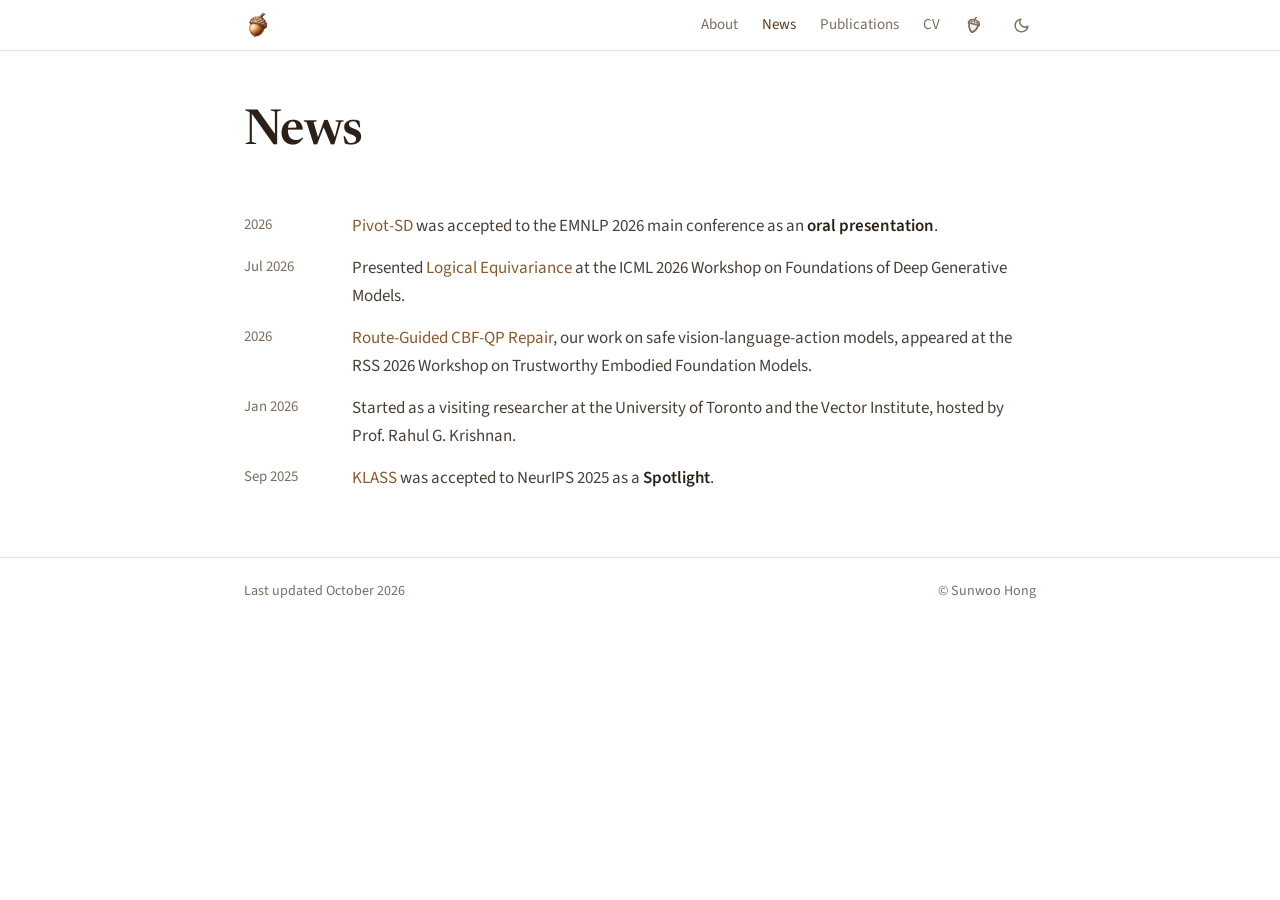
==== commit 3fa29b14: "Add files via upload" ====
--- a/news.html
+++ b/news.html
@@ -30,6 +30,24 @@
       <a href="index.html#publications">Publications</a>
       <!-- CV: 컴파일한 PDF를 같은 폴더에 SunwooHong_CV.pdf 로 올리세요 -->
       <a href="SunwooHong_CV.pdf" target="_blank" rel="noopener">CV</a>
+      <!-- A tiny, optional squirrel visitor. Shared behavior: acorn.js. -->
+      <button type="button" class="acorn-toggle" id="acorn-toggle"
+              aria-label="Let the squirrel take or return the acorn" aria-pressed="false"
+              title="Let the squirrel take the acorn" data-acorn="home" hidden>
+        <svg class="acorn-icon" viewBox="0 0 24 24" fill="none" stroke="currentColor"
+             stroke-width="1.65" stroke-linecap="round" stroke-linejoin="round" aria-hidden="true">
+        <g transform="rotate(14 12 12)">
+          <path d="M6.8 10.4c.2 4.6 1.8 7.4 5.2 9.6 3.4-2.2 5-5 5.2-9.6" fill="currentColor" fill-opacity=".10"/>
+          <path d="M6.8 10.4c.2 4.6 1.8 7.4 5.2 9.6 3.4-2.2 5-5 5.2-9.6"/>
+          <path d="M5.5 10.4c.2-3.1 2.5-5 6.5-5s6.3 1.9 6.5 5H5.5Z" fill="currentColor" fill-opacity=".16"/>
+          <path d="M12 5.4c-.5-1.4-.1-2.5 1-3.1M8.3 7.5l1 1M11.5 7.1l1 1M14.7 7.5l1 1"/>
+        </g>
+        </svg>
+        <svg class="acorn-empty" viewBox="0 0 24 24" fill="none" stroke="currentColor"
+             stroke-width="1.4" stroke-linecap="round" aria-hidden="true">
+          <ellipse cx="12" cy="17" rx="6" ry="2.6" stroke-dasharray="1.4 3.1"/>
+        </svg>
+      </button>
       <button type="button" class="theme-toggle" id="theme-toggle" aria-label="Switch to dark theme">
         <svg class="icon-moon" viewBox="0 0 24 24" fill="none" stroke="currentColor" stroke-width="2" stroke-linecap="round" stroke-linejoin="round" aria-hidden="true"><path d="M21 12.8A9 9 0 1 1 11.2 3a7 7 0 0 0 9.8 9.8z"/></svg>
         <svg class="icon-sun" viewBox="0 0 24 24" fill="none" stroke="currentColor" stroke-width="2" stroke-linecap="round" stroke-linejoin="round" aria-hidden="true"><circle cx="12" cy="12" r="4"/><path d="M12 2v2M12 20v2M4.9 4.9l1.4 1.4M17.7 17.7l1.4 1.4M2 12h2M20 12h2M4.9 19.1l1.4-1.4M17.7 6.3l1.4-1.4"/></svg>
@@ -97,5 +115,7 @@
 })();
 </script>
 
+<!-- No external animation libraries or image assets required. -->
+<script src="acorn.js" defer></script>
 </body>
 </html>
--- a/style.css
+++ b/style.css
@@ -237,3 +237,365 @@
   .pub, a { transition: none; }
   .pub:hover { transform: none; }
 }
+
+
+/* ================= ACORN & SQUIRREL =================
+   A small opt-in visitor. Nothing animates until the acorn is pressed.
+   The overlay never receives pointer events or changes the page layout.
+   ================================================== */
+.acorn-toggle {
+  position: relative;
+  display: inline-flex; align-items: center; justify-content: center;
+  flex: 0 0 30px; width: 30px; height: 30px;
+  padding: 0; margin-left: -6px;
+  border: 0; border-radius: 50%; background: none;
+  color: var(--muted); cursor: pointer;
+  -webkit-tap-highlight-color: transparent;
+  transition: color .15s ease, background-color .15s ease;
+}
+.acorn-toggle[hidden], .squirrel-stage[hidden], .squirrel-transfer[hidden] {
+  display: none !important;
+}
+.acorn-toggle:hover { color: var(--cap); background: var(--husk); }
+.acorn-toggle:focus-visible {
+  outline: 2px solid var(--acorn); outline-offset: 2px;
+}
+.acorn-toggle svg {
+  position: absolute; width: 21px; height: 21px; display: block;
+  overflow: visible; pointer-events: none;
+}
+.acorn-toggle .acorn-icon { opacity: 1; }
+.acorn-toggle .acorn-empty { opacity: 0; }
+.acorn-toggle[data-acorn="away"] .acorn-icon { opacity: 0; }
+.acorn-toggle[data-acorn="away"] .acorn-empty { opacity: .48; }
+.acorn-toggle[data-acorn="away"]:hover .acorn-empty,
+.acorn-toggle[data-acorn="away"]:focus-visible .acorn-empty { opacity: .9; }
+.acorn-toggle.is-busy { cursor: progress; }
+.acorn-toggle.just-returned .acorn-icon { animation: acorn-home .42s ease-out; }
+@keyframes acorn-home {
+  0% { transform: scale(.84); }
+  48% { transform: scale(1.12); }
+  100% { transform: scale(1); }
+}
+.squirrel-status {
+  position: absolute; width: 1px; height: 1px;
+  padding: 0; margin: -1px; overflow: hidden;
+  clip: rect(0, 0, 0, 0); clip-path: inset(50%);
+  white-space: nowrap; border: 0;
+}
+.squirrel-stage {
+  /* A small illustrated squirrel, drawn lightly: a soft brown pencil outline with
+     small breaks and a second faint pass, warm colour laid a little off the line
+     so paper shows at the edges, and visible colour-pencil strokes. It keeps the
+     same colours in both themes, like a sticker on the page. */
+  --sq-ink: #4A3626;
+  --sq-paper: #FFFFFF;
+  --sq-wash: #B37B47;
+  --sq-wash-o: .58;
+  --sq-belly: #F6EBD9;
+  --sq-blush: #9E4B26;
+  --sq-blush-o: .18;
+  --sq-tex: #7A4C28;
+  --sq-tex-o: .32;
+  --sq-nut: #E2B57E;
+  --sq-nut-cap: #7A4C28;
+  --sq-scarf: var(--leaf);
+  position: fixed; inset: 0; z-index: 70;
+  overflow: hidden; contain: layout style paint;
+  pointer-events: none !important;
+  user-select: none; -webkit-user-select: none;
+  color: var(--acorn);
+}
+:root[data-theme="dark"] .squirrel-stage {
+  --sq-ink: #3A2A1E;
+  --sq-paper: #F4ECE1;
+  --sq-wash: #C08A55;
+  --sq-wash-o: .7;
+  --sq-belly: #F2E4CC;
+  --sq-blush-o: .2;
+  --sq-tex: #6B4428;
+  --sq-tex-o: .3;
+}
+.squirrel-stage * { pointer-events: none !important; }
+/* Only the squirrel itself and its hint slip take clicks; the rest of the
+   overlay lets every click through to the page. */
+.squirrel-stage > .squirrel-actor,
+.squirrel-stage .sq-fortune-slip,
+.squirrel-stage .sq-fortune-slip * { pointer-events: auto !important; }
+.squirrel-actor {
+  position: absolute; top: 0; left: 0;
+  width: 88px; height: 71.5px;
+  display: block; margin: 0; padding: 0; border: 0; background: none;
+  font: inherit; color: inherit; cursor: pointer;
+  -webkit-appearance: none; appearance: none;
+  -webkit-tap-highlight-color: transparent;
+  transform-origin: 50% 58%;
+  will-change: transform;
+}
+.squirrel-actor:focus { outline: none; }
+.squirrel-actor:focus-visible { outline: 2px dashed var(--acorn); outline-offset: 2px; border-radius: 40%; }
+.squirrel-actor.is-presenting:focus-visible { outline: none; }
+.squirrel-facing { display: block; width: 100%; height: 100%; }
+.squirrel-art { display: block; width: 100%; height: 100%; overflow: visible; }
+
+/* Drawing layers */
+.squirrel-art .sq-paper { fill: var(--sq-paper); }
+.squirrel-art .sq-wash { fill: var(--sq-wash); opacity: var(--sq-wash-o); transform: translate(2.2px, 1.8px); }
+.squirrel-art .sq-belly { fill: var(--sq-belly); }
+.squirrel-art .sq-blush { fill: var(--sq-blush); opacity: var(--sq-blush-o); }
+.squirrel-art .sq-shade { fill: var(--sq-ink); opacity: .2; }
+.squirrel-art .sq-scarf-wash { fill: var(--sq-scarf); opacity: .5; }
+.squirrel-art .sq-line, .squirrel-art .sq-fine, .squirrel-art .sq-mark,
+.squirrel-art .sq-hatch, .squirrel-art .sq-texture, .squirrel-art .sq-ghost,
+.squirrel-art .sq-whisker, .squirrel-art .sq-ground {
+  fill: none; stroke: var(--sq-ink);
+  stroke-linecap: round; stroke-linejoin: round;
+}
+.squirrel-art .sq-line { stroke-width: 1.6; opacity: .92; stroke-dasharray: 38 2.2 16 1.8 54 2.6 24 2; }
+.squirrel-art .sq-thin { stroke-width: 1.3; }
+.squirrel-art .sq-fine { stroke-width: .85; opacity: .92; }
+.squirrel-art .sq-mark { stroke-width: 1.15; opacity: .92; }
+.squirrel-art .sq-faint { opacity: .4; }
+.squirrel-art .sq-texture { stroke: var(--sq-tex); stroke-width: .55; opacity: var(--sq-tex-o); }
+.squirrel-art .sq-hatch { stroke-width: .6; opacity: .4; }
+.squirrel-art .sq-ghost { stroke-width: .8; opacity: .38; }
+.squirrel-art .sq-whisker { stroke-width: .5; opacity: .4; }
+.squirrel-art .sq-ground { stroke-width: .9; opacity: .25; }
+.squirrel-art .sq-ink-fill { fill: var(--sq-ink); }
+.squirrel-art .sq-glint { fill: #FFFFFF; }
+.sq-nut-body { fill: var(--sq-nut); stroke: none; }
+.sq-nut-cap { fill: var(--sq-nut-cap); stroke: none; }
+.squirrel-art .sq-held-icon { color: var(--sq-ink); }
+
+/* Rig: pivots for each moving part */
+.sq-tail { transform-origin: 48px 82px; }
+.sq-head { transform-origin: 80px 54px; }
+.sq-hind-near, .sq-hind-far { transform-origin: 57px 84px; }
+.sq-front-near, .sq-front-far { transform-origin: 81px 86px; }
+.sq-arm { transform-origin: 80px 64px; }
+.sq-eye { transform-origin: 96.2px 37.2px; }
+.sq-scarf-end { transform-origin: 77px 59px; }
+
+/* Poses. Four limbs at most: sitting, it shows its hind feet and a paw at its
+   chest; running free it drops onto all fours; carrying, it runs on its hind
+   legs with the acorn held in both paws. */
+.sq-reach, .sq-carried-acorn, .sq-holding-paw, .sq-front-near, .sq-front-far,
+.sq-scarf, .sq-exclaim, .sq-zzz, .sq-yawn { opacity: 0; }
+.squirrel-actor.is-running:not(.is-carrying) .sq-front-near,
+.squirrel-actor.is-running:not(.is-carrying) .sq-front-far { opacity: 1; }
+.squirrel-actor.is-running:not(.is-carrying) .sq-arm { opacity: 0; }
+.squirrel-actor.is-winter .sq-scarf { opacity: 1; }
+.squirrel-actor.is-carrying .sq-carried-acorn,
+.squirrel-actor.is-carrying .sq-holding-paw { opacity: 1; }
+.squirrel-actor.is-carrying .sq-arm { opacity: 0; }
+.squirrel-actor.is-reaching .sq-reach { opacity: 1; }
+.squirrel-actor.is-reaching .sq-arm,
+.squirrel-actor.is-reaching .sq-holding-paw { opacity: 0; }
+.squirrel-actor.is-reaching .sq-head { transform: rotate(-24deg); }
+.squirrel-actor.is-peeking .sq-ground { opacity: 0; }
+
+.squirrel-actor.is-running .sq-hind-near,
+.squirrel-actor.is-running .sq-front-far { animation: squirrel-stride .24s ease-in-out infinite; }
+.squirrel-actor.is-running .sq-front-near,
+.squirrel-actor.is-running .sq-hind-far { animation: squirrel-stride .24s ease-in-out -.12s infinite; }
+.squirrel-actor.is-running .sq-tail { animation: squirrel-tail .46s ease-in-out infinite; }
+.squirrel-actor.is-running .sq-scarf-end { animation: squirrel-tail .3s ease-in-out infinite; }
+.squirrel-actor.is-sniffing .sq-head { animation: squirrel-sniff .38s ease-in-out infinite; }
+.squirrel-actor.is-sniffing .sq-tail { animation: squirrel-tail .76s ease-in-out infinite; }
+.squirrel-actor.is-sniffing .sq-eye { animation: squirrel-blink .75s ease-in-out; }
+
+/* Easter egg poses: startled, hurrying, yawning */
+.squirrel-actor.is-startled .sq-exclaim { opacity: 1; animation: squirrel-pop .28s ease-out; transform-origin: 103px 2px; }
+.squirrel-actor.is-startled .squirrel-art { animation: squirrel-jolt .3s ease-out; }
+.squirrel-actor.is-hurrying.is-running .sq-hind-near,
+.squirrel-actor.is-hurrying.is-running .sq-front-far { animation-duration: .14s; }
+.squirrel-actor.is-hurrying.is-running .sq-front-near,
+.squirrel-actor.is-hurrying.is-running .sq-hind-far { animation-duration: .14s; animation-delay: -.07s; }
+.squirrel-actor.is-yawning .sq-head { transform: rotate(-7deg); }
+.squirrel-actor.is-yawning .sq-eye { transform: scaleY(.25); }
+.squirrel-actor.is-yawning .sq-mouth { opacity: 0; }
+.squirrel-actor.is-yawning .sq-yawn { opacity: 1; }
+.squirrel-actor.is-yawning .sq-zzz { opacity: 1; animation: squirrel-zzz .95s ease-out both; }
+
+/* Hovered: it stops and looks up, the cue that it can be clicked. */
+.squirrel-actor.is-frozen * { animation-play-state: paused !important; }
+.squirrel-actor.is-noticing .sq-head { transform: rotate(-9deg); transition: transform .15s ease-out; }
+/* Presenting a hint: sitting up, both paws around the acorn. */
+.squirrel-actor.is-presenting .sq-holding-paw { opacity: 1; }
+.squirrel-actor.is-presenting .sq-arm,
+.squirrel-actor.is-presenting .sq-reach,
+.squirrel-actor.is-presenting .sq-carried-acorn,
+.squirrel-actor.is-presenting .sq-front-near,
+.squirrel-actor.is-presenting .sq-front-far { opacity: 0 !important; }
+.squirrel-actor.is-presenting .sq-hind-near,
+.squirrel-actor.is-presenting .sq-hind-far,
+.squirrel-actor.is-presenting .sq-tail { animation: none !important; transform: none; }
+.squirrel-actor.is-presenting .sq-head { animation: none !important; transform: rotate(-8deg); }
+
+@keyframes squirrel-stride {
+  0%, 100% { transform: rotate(-23deg); }
+  50% { transform: rotate(25deg); }
+}
+@keyframes squirrel-tail {
+  0%, 100% { transform: rotate(-4deg); }
+  50% { transform: rotate(7deg); }
+}
+@keyframes squirrel-sniff {
+  0%, 100% { transform: rotate(0); }
+  50% { transform: rotate(-8deg) translateY(-1px); }
+}
+@keyframes squirrel-blink {
+  0%, 40%, 60%, 100% { transform: scaleY(1); }
+  50% { transform: scaleY(.12); }
+}
+@keyframes squirrel-pop {
+  0% { transform: scale(.4); }
+  70% { transform: scale(1.15); }
+  100% { transform: scale(1); }
+}
+@keyframes squirrel-jolt {
+  0%, 100% { transform: translateY(0); }
+  35% { transform: translateY(-7px); }
+}
+@keyframes squirrel-zzz {
+  0% { transform: translate(0, 4px); opacity: 0; }
+  30% { opacity: 1; }
+  100% { transform: translate(3px, -6px); opacity: .85; }
+}
+.squirrel-transfer {
+  position: absolute; top: 0; left: 0;
+  width: 19px; height: 19px;
+  will-change: transform;
+}
+.squirrel-transfer svg { width: 100%; height: 100%; display: block; overflow: visible; }
+
+/* The acorn fortune: the cap pops off and a paper slip unrolls with a hint. */
+.sq-fortune-nut {
+  position: absolute; width: 30px; height: 30px;
+  color: var(--sq-ink);
+  transform: scale(.4); opacity: 0;
+  transition: transform .18s ease-in, opacity .15s ease-in;
+}
+.sq-fortune-nut.is-open {
+  transform: scale(1); opacity: 1;
+  transition: transform .26s cubic-bezier(.3, 1.5, .5, 1), opacity .12s ease-out;
+}
+.sq-fortune-nut svg { position: absolute; inset: 0; width: 100%; height: 100%; overflow: visible; }
+.sq-fortune-nut .nut-cap { transform-origin: 50% 40%; transition: transform .2s ease-in; }
+.sq-fortune-nut.is-open .nut-cap {
+  transform: translate(var(--cap-x, 10px), -13px) rotate(var(--cap-r, 42deg));
+  transition: transform .32s cubic-bezier(.3, 1.6, .5, 1) .16s;
+}
+.sq-fortune-slip {
+  position: absolute; left: 0; top: 0; box-sizing: border-box;
+  width: min(260px, calc(100vw - 24px));
+  padding: 12px 15px 10px;
+  background: var(--paper); color: var(--body);
+  border: 1px solid var(--line-strong); border-radius: 3px;
+  box-shadow: 0 12px 26px -18px var(--shadow);
+  font: 15px/1.45 var(--serif);
+  transform: rotate(-1.4deg);
+  clip-path: inset(100% 0 0 0);
+  transition: clip-path .22s ease-in;
+}
+.sq-fortune-slip[data-side="below"] { clip-path: inset(0 0 100% 0); transform: rotate(1.2deg); }
+.sq-fortune-slip.is-open {
+  clip-path: inset(0 0 0 0);
+  transition: clip-path .46s cubic-bezier(.2, .8, .2, 1) .34s;
+}
+.sq-fortune-text { margin: 0 0 4px; color: var(--ink); }
+.sq-fortune-check {
+  display: inline-block; width: 14px; height: 14px; margin: 0 5px 0 0; vertical-align: -1px;
+  fill: none; stroke: var(--leaf); stroke-width: 2; stroke-linecap: round; stroke-linejoin: round;
+}
+.sq-fortune-foot { display: flex; align-items: center; justify-content: space-between; gap: 4px; margin: 0 -9px -6px; }
+.sq-fortune-count { margin: 0 auto; font: 12px/1.3 var(--sans); color: var(--muted); }
+.sq-fortune-turn {
+  display: inline-flex; align-items: center; justify-content: center;
+  flex: 0 0 32px; width: 32px; height: 32px; padding: 0; margin: 0;
+  border: 0; border-radius: 50%; background: none; color: var(--muted); cursor: pointer;
+  -webkit-tap-highlight-color: transparent;
+}
+.sq-fortune-turn[hidden] { display: inline-flex !important; visibility: hidden; }
+.sq-fortune-turn:hover { color: var(--cap); background: var(--husk); }
+.sq-fortune-turn:focus-visible { outline: 2px solid var(--acorn); outline-offset: 1px; }
+.sq-fortune-turn svg { width: 15px; height: 15px; fill: none; stroke: currentColor; stroke-width: 1.6; stroke-linecap: round; stroke-linejoin: round; }
+.sq-fortune-slip kbd {
+  display: inline-block; min-width: 1.4em; text-align: center;
+  font: 600 12px/1.5 var(--sans); color: var(--ink);
+  background: var(--husk); border: 1px solid var(--line-strong); border-bottom-width: 2px;
+  border-radius: 4px; padding: 0 5px; margin: 0 1px; vertical-align: 1px;
+}
+
+/* The acorn shower */
+.sq-falling { position: absolute; left: 0; top: 0; color: var(--sq-ink); will-change: transform; }
+.sq-falling svg { display: block; width: 100%; height: 100%; overflow: visible; transition: transform .22s ease-in, opacity .22s ease-in; }
+.sq-falling.is-gathered svg { transform: translateY(-10px) scale(.2); opacity: 0; }
+
+/* Easter egg: the heading, denoised. Masks are drawn as pencil hatching. */
+.sq-tok { transition: color .6s ease; }
+.sq-tok.is-masked {
+  color: transparent;
+  background: repeating-linear-gradient(-55deg, var(--muted) 0 1px, transparent 1px 4px)
+    center 62% / 74% .58em no-repeat;
+}
+.sq-tok.is-fresh { color: var(--acorn); transition: none; }
+
+/* Easter egg: an oak that grows in the menu, next to About, after round trips. */
+.oak {
+  display: inline-flex; align-items: center; justify-content: center;
+  flex: 0 0 20px; width: 20px; height: 20px;
+  margin: 0; padding: 0; border: 0; background: none;
+  color: var(--muted); cursor: pointer;
+  -webkit-tap-highlight-color: transparent;
+}
+.oak:focus-visible { outline: 2px solid var(--acorn); outline-offset: 2px; border-radius: 3px; }
+.oak svg { display: block; width: 100%; height: 100%; overflow: visible; transform-origin: 50% 88%; }
+.oak:hover { color: var(--cap); }
+.oak .oak-leaf { fill: var(--leaf); fill-opacity: .28; stroke: var(--leaf); }
+.oak .oak-ground { opacity: .5; }
+.oak.is-growing svg { animation: oak-grow 1.2s cubic-bezier(.2, .8, .25, 1) both; }
+.oak.is-wiggling svg { animation: oak-wiggle .5s ease-in-out; }
+.oak.is-wilting svg { animation: oak-wilt .9s ease-in forwards; }
+@keyframes oak-wilt {
+  0% { transform: rotate(0) scale(1); opacity: 1; }
+  40% { transform: rotate(-14deg) scale(.9, .8); opacity: .8; }
+  100% { transform: rotate(-20deg) scale(.2, 0); opacity: 0; }
+}
+@keyframes oak-wiggle {
+  0%, 100% { transform: rotate(0); }
+  25% { transform: rotate(-8deg); }
+  60% { transform: rotate(6deg); }
+}
+@keyframes oak-grow {
+  0% { transform: scale(.15, 0); opacity: 0; }
+  55% { transform: scale(1.04, 1.08) rotate(-3deg); opacity: 1; }
+  80% { transform: scale(1) rotate(2deg); }
+  100% { transform: scale(1) rotate(0); }
+}
+
+/* Keep the additional control on one row, including 320px-wide phones. */
+.nav-links { flex-shrink: 0; }
+.theme-toggle { flex-shrink: 0; }
+@media (max-width: 420px) {
+  .nav-inner { gap: 8px; padding-left: 14px; padding-right: 14px; }
+  .nav-links { gap: 8px; }
+  .nav-links a { font-size: .84rem; }
+  .mark img { width: 22px; height: 22px; }
+  .acorn-toggle, .theme-toggle { width: 28px; flex-basis: 28px; margin-left: 0; }
+}
+/* The smallest phones, once an oak has grown in the menu: a little tighter. */
+@media (max-width: 360px) {
+  .nav-inner { padding-left: 10px; padding-right: 10px; gap: 6px; }
+  .nav-links { gap: 6px; }
+  .nav-links a { font-size: .8rem; }
+  .oak { flex-basis: 16px; width: 16px; height: 18px; }
+  .acorn-toggle, .theme-toggle { width: 26px; flex-basis: 26px; }
+}
+@media (prefers-reduced-motion: reduce) {
+  .acorn-toggle, .squirrel-stage * { transition: none !important; animation: none !important; }
+  .acorn-toggle.just-returned .acorn-icon { animation: none; }
+  .sq-tok, .oak svg, .sq-fortune-nut, .sq-fortune-nut .nut-cap, .sq-fortune-slip, .sq-falling svg {
+    transition: none !important; animation: none !important;
+  }
+}
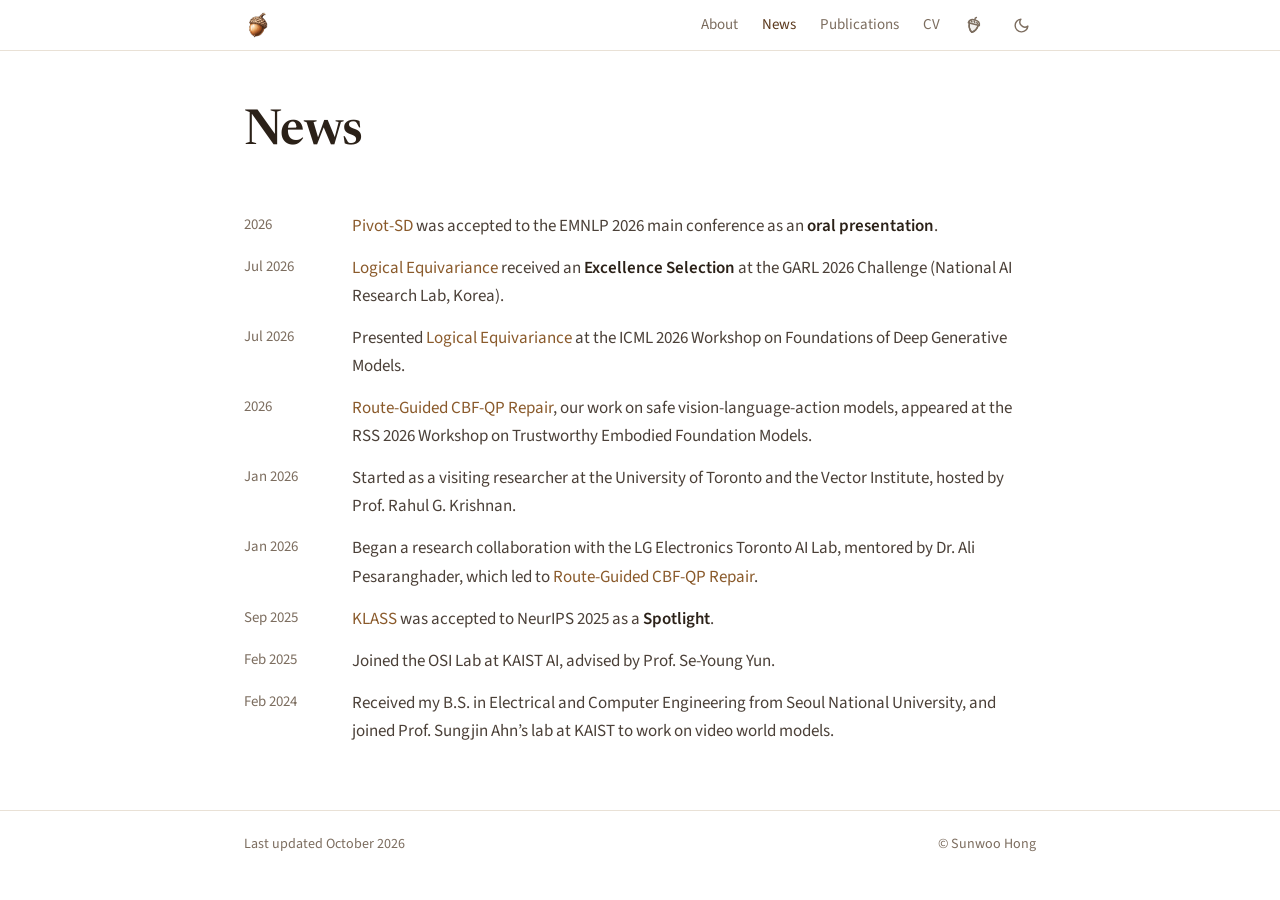
==== commit 0354bb87: "Add files via upload" ====
--- a/news.html
+++ b/news.html
@@ -8,13 +8,31 @@
 <meta name="author" content="Sunwoo Hong" />
 <meta name="description" content="News from Sunwoo Hong." />
 
+<!-- 링크 미리보기 카드 (카카오톡, Slack, X, LinkedIn 등). 이미지는 같은 폴더의 og-image.png -->
+<link rel="canonical" href="https://sunwoohong.github.io/news.html" />
+<meta property="og:type" content="website" />
+<meta property="og:site_name" content="Sunwoo Hong" />
+<meta property="og:title" content="News — Sunwoo Hong" />
+<meta property="og:description" content="News from Sunwoo Hong." />
+<meta property="og:url" content="https://sunwoohong.github.io/news.html" />
+<meta property="og:image" content="https://sunwoohong.github.io/og-image.png" />
+<meta property="og:image:width" content="1200" />
+<meta property="og:image:height" content="630" />
+<meta property="og:image:alt" content="Sunwoo Hong, M.S. student in Artificial Intelligence at KAIST, next to a sketch of a squirrel holding an acorn." />
+<meta property="og:locale" content="en_US" />
+<meta name="twitter:card" content="summary_large_image" />
+<meta name="twitter:title" content="News — Sunwoo Hong" />
+<meta name="twitter:description" content="News from Sunwoo Hong." />
+<meta name="twitter:image" content="https://sunwoohong.github.io/og-image.png" />
+
 <link rel="icon" type="image/png" href="favicon.png" />
 <link rel="preconnect" href="https://fonts.googleapis.com" />
 <link rel="preconnect" href="https://fonts.gstatic.com" crossorigin />
 <link href="https://fonts.googleapis.com/css2?family=Newsreader:ital,opsz,wght@0,6..72,400;0,6..72,500;0,6..72,600;1,6..72,400&family=Source+Sans+3:ital,wght@0,400;0,600;1,400&display=swap" rel="stylesheet" />
 <link rel="stylesheet" href="style.css" />
-<!-- 저장된 테마를 화면이 그려지기 전에 적용 (깜빡임 방지) -->
-<script>try{if(localStorage.getItem('theme')==='dark')document.documentElement.setAttribute('data-theme','dark');}catch(e){}</script>
+<!-- 테마를 화면이 그려지기 전에 적용 (깜빡임 방지).
+     직접 고른 테마가 있으면 그것을, 없으면 기기의 라이트/다크 설정을 따릅니다. -->
+<script>(function(){var t=null;try{t=localStorage.getItem('theme');}catch(e){}if(t==='dark'||(t!=='light'&&window.matchMedia&&window.matchMedia('(prefers-color-scheme: dark)').matches))document.documentElement.setAttribute('data-theme','dark');})();</script>
 </head>
 <body>
 
@@ -71,6 +89,10 @@
         </li>
         <li>
           <time>Jul 2026</time>
+          <div><a href="index.html#logical-equivariance">Logical Equivariance</a> received an <strong>Excellence Selection</strong> at the GARL 2026 Challenge (National AI Research Lab, Korea).</div>
+        </li>
+        <li>
+          <time>Jul 2026</time>
           <div>Presented <a href="index.html#logical-equivariance">Logical Equivariance</a> at the ICML 2026 Workshop on Foundations of Deep Generative Models.</div>
         </li>
         <li>
@@ -82,8 +104,20 @@
           <div>Started as a visiting researcher at the University of Toronto and the Vector Institute, hosted by Prof. Rahul G. Krishnan.</div>
         </li>
         <li>
+          <time>Jan 2026</time>
+          <div>Began a research collaboration with the LG Electronics Toronto AI Lab, mentored by Dr. Ali Pesaranghader, which led to <a href="index.html#route-guided">Route-Guided CBF-QP Repair</a>.</div>
+        </li>
+        <li>
           <time>Sep 2025</time>
           <div><a href="index.html#klass">KLASS</a> was accepted to NeurIPS 2025 as a <strong>Spotlight</strong>.</div>
+        </li>
+        <li>
+          <time>Feb 2025</time>
+          <div>Joined the OSI Lab at KAIST AI, advised by Prof. Se-Young Yun.</div>
+        </li>
+        <li>
+          <time>Feb 2024</time>
+          <div>Received my B.S. in Electrical and Computer Engineering from Seoul National University, and joined Prof. Sungjin Ahn’s lab at KAIST to work on video world models.</div>
         </li>
       </ul>
     </div>
@@ -98,19 +132,27 @@
   </div>
 </footer>
 
-<!-- 테마 전환: 선택은 브라우저에 저장되어 다음 방문과 다른 페이지에도 유지됩니다 -->
+<!-- 테마 전환: 버튼으로 고른 테마는 브라우저에 저장되어 다음 방문과 다른 페이지에도 유지됩니다.
+     아직 고른 적이 없으면 기기 설정을 따르고, 기기 설정이 바뀌면 바로 따라 바뀝니다. -->
 <script>
 (function () {
   var root = document.documentElement, btn = document.getElementById('theme-toggle');
   if (!btn) return;
+  var system = window.matchMedia ? window.matchMedia('(prefers-color-scheme: dark)') : null;
   function isDark() { return root.getAttribute('data-theme') === 'dark'; }
+  function chosen() { try { return localStorage.getItem('theme'); } catch (e) { return null; } }
+  function apply(dark) { if (dark) root.setAttribute('data-theme', 'dark'); else root.removeAttribute('data-theme'); label(); }
   function label() { btn.setAttribute('aria-label', isDark() ? 'Switch to light theme' : 'Switch to dark theme'); }
   btn.addEventListener('click', function () {
     var next = isDark() ? 'light' : 'dark';
-    if (next === 'dark') root.setAttribute('data-theme', 'dark'); else root.removeAttribute('data-theme');
+    apply(next === 'dark');
     try { localStorage.setItem('theme', next); } catch (e) {}
-    label();
   });
+  if (system) {
+    var follow = function (event) { if (!chosen()) apply(event.matches); };
+    if (system.addEventListener) system.addEventListener('change', follow);
+    else if (system.addListener) system.addListener(follow);
+  }
   label();
 })();
 </script>
--- a/style.css
+++ b/style.css
@@ -160,6 +160,18 @@
   padding: 7px 0;
 }
 .news time { color: var(--muted); font-size: .93rem; font-variant-numeric: tabular-nums; padding-top: 1px; }
+
+/* ================= AWARDS & SERVICE (index.html) ================= */
+.list-group {
+  font-family: var(--sans); font-size: .9rem; font-weight: 600;
+  color: var(--ink); letter-spacing: 0;
+  margin: 18px 0 2px;
+}
+.list-group:first-of-type { margin-top: 4px; }
+#awards .news time { white-space: nowrap; }
+@media (max-width: 700px) {
+  #awards .news li { grid-template-columns: 88px minmax(0, 1fr); }
+}
 
 /* ================= PUBLICATION CARDS (index.html) ================= */
 .pub-legend { font-size: .9rem; color: var(--muted); margin: -6px 0 16px; }
@@ -504,6 +516,7 @@
   transition: clip-path .46s cubic-bezier(.2, .8, .2, 1) .34s;
 }
 .sq-fortune-text { margin: 0 0 4px; color: var(--ink); }
+.sq-fortune-note { margin: 0 0 6px; font: italic 13px/1.4 var(--serif); color: var(--muted); }
 .sq-fortune-check {
   display: inline-block; width: 14px; height: 14px; margin: 0 5px 0 0; vertical-align: -1px;
   fill: none; stroke: var(--leaf); stroke-width: 2; stroke-linecap: round; stroke-linejoin: round;
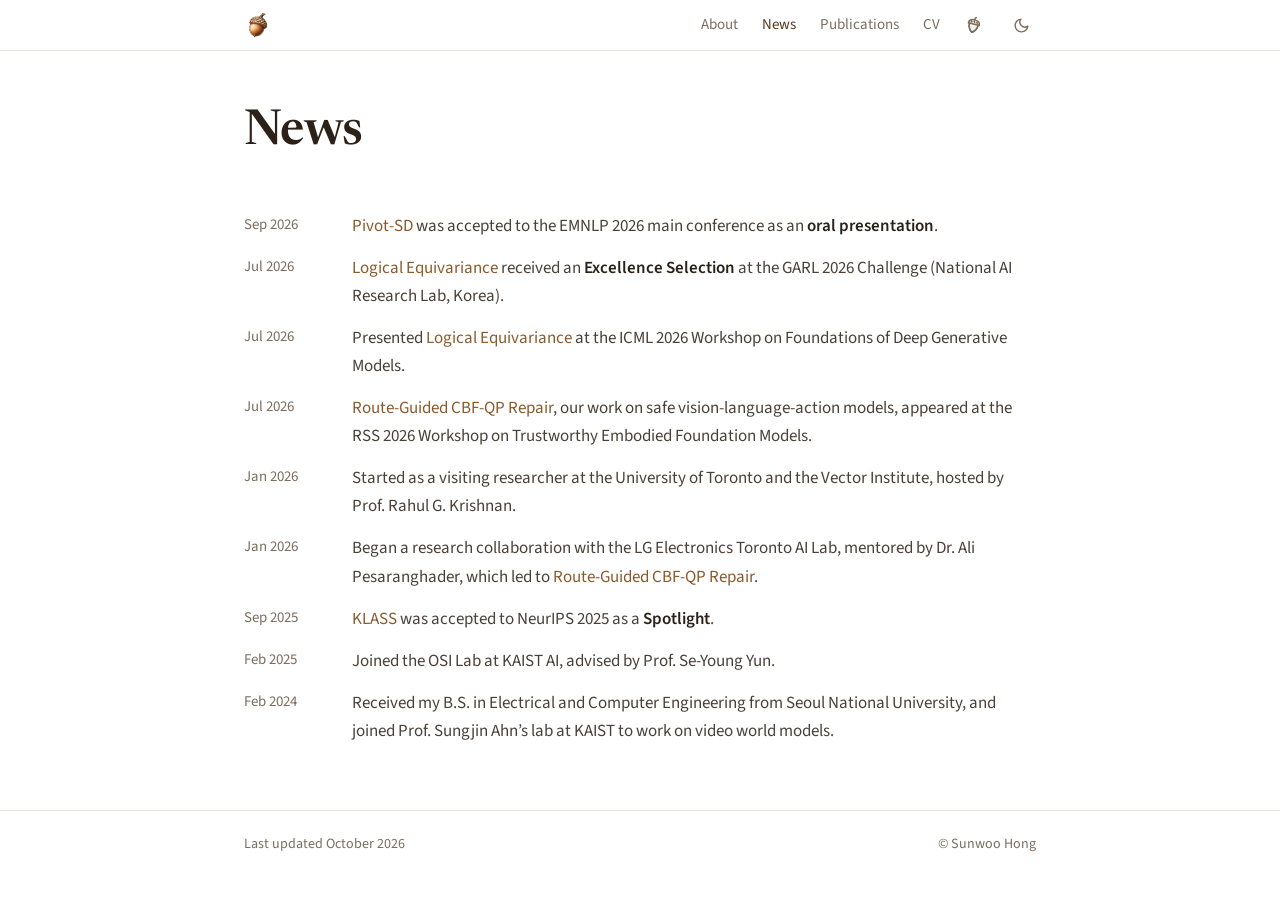
==== commit 6d16c31f: "Add files via upload" ====
--- a/news.html
+++ b/news.html
@@ -18,7 +18,7 @@
 <meta property="og:image" content="https://sunwoohong.github.io/og-image.png" />
 <meta property="og:image:width" content="1200" />
 <meta property="og:image:height" content="630" />
-<meta property="og:image:alt" content="Sunwoo Hong, M.S. student in Artificial Intelligence at KAIST, next to a sketch of a squirrel holding an acorn." />
+<meta property="og:image:alt" content="Sunwoo Hong, M.S. student in Artificial Intelligence at KAIST: closing the gap between what people do easily and what models still cannot. An illustrated acorn." />
 <meta property="og:locale" content="en_US" />
 <meta name="twitter:card" content="summary_large_image" />
 <meta name="twitter:title" content="News — Sunwoo Hong" />
@@ -81,10 +81,9 @@
   <section>
     <div class="wrap">
       <!-- 새 소식은 맨 위에 추가하고, index.html 의 News 에는 최근 3개만 두세요 -->
-      <!-- 월을 모르는 항목은 연도만 적었습니다. "Aug 2026" 형식으로 채워 주세요 -->
       <ul class="news">
         <li>
-          <time>2026</time>
+          <time>Sep 2026</time>
           <div><a href="index.html#pivot-sd">Pivot-SD</a> was accepted to the EMNLP 2026 main conference as an <strong>oral presentation</strong>.</div>
         </li>
         <li>
@@ -96,7 +95,7 @@
           <div>Presented <a href="index.html#logical-equivariance">Logical Equivariance</a> at the ICML 2026 Workshop on Foundations of Deep Generative Models.</div>
         </li>
         <li>
-          <time>2026</time>
+          <time>Jul 2026</time>
           <div><a href="index.html#route-guided">Route-Guided CBF-QP Repair</a>, our work on safe vision-language-action models, appeared at the RSS 2026 Workshop on Trustworthy Embodied Foundation Models.</div>
         </li>
         <li>
--- a/style.css
+++ b/style.css
@@ -141,6 +141,9 @@
 .contact p { margin: 0; }
 .contact .links { margin-top: 6px; display: flex; flex-wrap: wrap; gap: 2px 14px; }
 
+/* the paper card a stepping stone points at */
+.pub.is-pointed { border-color: var(--acorn); box-shadow: 0 14px 30px -22px var(--shadow); }
+
 /* ================= SECTIONS ================= */
 section { padding: 30px 0; }
 h2 {
@@ -220,6 +223,51 @@
 .plist .pub-title { font-size: 1.12rem; margin-bottom: 3px; }
 .plist .pub-venue { margin-bottom: 6px; }
 .plist .tag { font-style: normal; font-weight: 600; color: var(--leaf); }
+
+/* ================= GET IN TOUCH: crossing the gap (index.html) =================
+   "Close the gap", drawn in the same pencil manner as the squirrel: two banks,
+   stepping stones in between. Labels sit in five equal columns that line up with
+   the drawing at any width. */
+.gap { margin: 6px 0 0; }
+.gap-scene { display: block; width: 100%; height: auto; overflow: visible; }
+.gap-ink, .gap-hatch, .gap-water, .gap-grass {
+  fill: none; stroke-linecap: round; stroke-linejoin: round;
+}
+.gap-ink { stroke: var(--ink); stroke-width: 1.8; }
+.gap-ink.dashed { stroke: var(--acorn); stroke-dasharray: 6 5; stroke-width: 1.8; }
+.gap-hatch { stroke: var(--ink); stroke-width: 1; opacity: .35; }
+.gap-water { stroke: var(--muted); stroke-width: 1.4; opacity: .7; }
+.gap-water.faint { opacity: .35; }
+.gap-grass { stroke: var(--leaf); stroke-width: 1.3; }
+.gap-earth { fill: var(--acorn); opacity: .16; }
+.gap-rock { fill: var(--line-strong); opacity: .75; }
+.gap-stone { transition: transform .2s ease; transform-box: fill-box; transform-origin: 50% 100%; }
+.gap-stone.is-lit { transform: translateY(-4px); }
+.gap-stone.is-lit .gap-ink { stroke: var(--acorn); }
+
+.gap-labels {
+  list-style: none; margin: 4px 0 0; padding: 0;
+  display: grid; grid-template-columns: repeat(5, minmax(0, 1fr)); column-gap: 8px;
+  text-align: center;
+}
+.gap-bank {
+  font-family: var(--serif); font-style: italic; font-size: 1rem; line-height: 1.3; color: var(--ink);
+  padding-top: 2px;
+}
+.gap-word {
+  display: block; font-family: var(--serif); font-weight: 600; font-size: 1.02rem; line-height: 1.3; color: var(--ink);
+}
+.gap-step[data-stone="world-models"] .gap-word { color: var(--acorn); }
+.gap-papers { display: block; font-size: .84rem; line-height: 1.4; color: var(--muted); }
+.gap figcaption { margin: 14px 0 0; font-size: .9rem; color: var(--muted); text-align: center; }
+.gap-invite { margin: 22px 0 0; }
+@media (max-width: 700px) {
+  /* On a phone the stones keep their one-word names; the papers are just above. */
+  .gap-labels { column-gap: 2px; }
+  .gap-bank { font-size: .8rem; }
+  .gap-word { font-size: .84rem; }
+  .gap-papers { display: none; }
+}
 
 /* ================= FOOTER ================= */
 footer {
@@ -246,7 +294,7 @@
 }
 @media (prefers-reduced-motion: reduce) {
   html { scroll-behavior: auto; }
-  .pub, a { transition: none; }
+  .pub, a, .gap-stone { transition: none; }
   .pub:hover { transform: none; }
 }
 
@@ -295,38 +343,40 @@
   clip: rect(0, 0, 0, 0); clip-path: inset(50%);
   white-space: nowrap; border: 0;
 }
-.squirrel-stage {
-  /* A small illustrated squirrel, drawn lightly: a soft brown pencil outline with
-     small breaks and a second faint pass, warm colour laid a little off the line
-     so paper shows at the edges, and visible colour-pencil strokes. It keeps the
-     same colours in both themes, like a sticker on the page. */
-  --sq-ink: #4A3626;
+.squirrel-stage, .sq-hang {
+  /* Sunwoo's squirrel, as a coloured-pencil sketch: a dark-brown outline with a
+     faint second pass, warm colour laid a touch off the line, a sage belly and a
+     colour-pencil grain. Same colours in both themes, like a sticker on the page. */
+  --sq-ink: #3B2B1F;
   --sq-paper: #FFFFFF;
-  --sq-wash: #B37B47;
-  --sq-wash-o: .58;
-  --sq-belly: #F6EBD9;
+  --sq-wash: #B98250;
+  --sq-wash-o: .82;
+  --sq-belly: #D9D8B6;
   --sq-blush: #9E4B26;
-  --sq-blush-o: .18;
-  --sq-tex: #7A4C28;
-  --sq-tex-o: .32;
+  --sq-blush-o: .2;
+  --sq-tex: #6B4428;
+  --sq-tex-o: .22;
   --sq-nut: #E2B57E;
   --sq-nut-cap: #7A4C28;
   --sq-scarf: var(--leaf);
+}
+.squirrel-stage {
   position: fixed; inset: 0; z-index: 70;
   overflow: hidden; contain: layout style paint;
   pointer-events: none !important;
   user-select: none; -webkit-user-select: none;
   color: var(--acorn);
 }
-:root[data-theme="dark"] .squirrel-stage {
-  --sq-ink: #3A2A1E;
+:root[data-theme="dark"] .squirrel-stage,
+:root[data-theme="dark"] .sq-hang {
+  --sq-ink: #2A1D13;
   --sq-paper: #F4ECE1;
   --sq-wash: #C08A55;
-  --sq-wash-o: .7;
-  --sq-belly: #F2E4CC;
-  --sq-blush-o: .2;
-  --sq-tex: #6B4428;
-  --sq-tex-o: .3;
+  --sq-wash-o: .88;
+  --sq-belly: #D4D3AF;
+  --sq-blush-o: .22;
+  --sq-tex: #5C3A1E;
+  --sq-tex-o: .22;
 }
 .squirrel-stage * { pointer-events: none !important; }
 /* Only the squirrel itself and its hint slip take clicks; the rest of the
@@ -352,7 +402,10 @@
 
 /* Drawing layers */
 .squirrel-art .sq-paper { fill: var(--sq-paper); }
-.squirrel-art .sq-wash { fill: var(--sq-wash); opacity: var(--sq-wash-o); transform: translate(2.2px, 1.8px); }
+.squirrel-art .sq-wash { fill: var(--sq-wash); opacity: var(--sq-wash-o); transform: translate(1px, .8px); }
+/* traced ink lines, plus a faint second pass a hair off, like a pencil going over a line twice */
+.squirrel-art .sq-ink { fill: var(--sq-ink); }
+.squirrel-art .sq-ink-ghost { opacity: .28; transform: translate(.8px, -.6px); }
 .squirrel-art .sq-belly { fill: var(--sq-belly); }
 .squirrel-art .sq-blush { fill: var(--sq-blush); opacity: var(--sq-blush-o); }
 .squirrel-art .sq-shade { fill: var(--sq-ink); opacity: .2; }
@@ -363,14 +416,14 @@
   fill: none; stroke: var(--sq-ink);
   stroke-linecap: round; stroke-linejoin: round;
 }
-.squirrel-art .sq-line { stroke-width: 1.6; opacity: .92; stroke-dasharray: 38 2.2 16 1.8 54 2.6 24 2; }
-.squirrel-art .sq-thin { stroke-width: 1.3; }
-.squirrel-art .sq-fine { stroke-width: .85; opacity: .92; }
-.squirrel-art .sq-mark { stroke-width: 1.15; opacity: .92; }
+.squirrel-art .sq-line { stroke-width: 1.25; }
+.squirrel-art .sq-thin { stroke-width: 1.05; }
+.squirrel-art .sq-fine { stroke-width: .9; }
+.squirrel-art .sq-mark { stroke-width: 1.35; }
 .squirrel-art .sq-faint { opacity: .4; }
 .squirrel-art .sq-texture { stroke: var(--sq-tex); stroke-width: .55; opacity: var(--sq-tex-o); }
-.squirrel-art .sq-hatch { stroke-width: .6; opacity: .4; }
-.squirrel-art .sq-ghost { stroke-width: .8; opacity: .38; }
+.squirrel-art .sq-hatch { stroke-width: .6; opacity: .22; }
+.squirrel-art .sq-ghost { stroke-width: .8; opacity: .18; }
 .squirrel-art .sq-whisker { stroke-width: .5; opacity: .4; }
 .squirrel-art .sq-ground { stroke-width: .9; opacity: .25; }
 .squirrel-art .sq-ink-fill { fill: var(--sq-ink); }
@@ -380,30 +433,23 @@
 .squirrel-art .sq-held-icon { color: var(--sq-ink); }
 
 /* Rig: pivots for each moving part */
-.sq-tail { transform-origin: 48px 82px; }
-.sq-head { transform-origin: 80px 54px; }
-.sq-hind-near, .sq-hind-far { transform-origin: 57px 84px; }
-.sq-front-near, .sq-front-far { transform-origin: 81px 86px; }
-.sq-arm { transform-origin: 80px 64px; }
-.sq-eye { transform-origin: 96.2px 37.2px; }
-.sq-scarf-end { transform-origin: 77px 59px; }
-
-/* Poses. Four limbs at most: sitting, it shows its hind feet and a paw at its
-   chest; running free it drops onto all fours; carrying, it runs on its hind
-   legs with the acorn held in both paws. */
-.sq-reach, .sq-carried-acorn, .sq-holding-paw, .sq-front-near, .sq-front-far,
-.sq-scarf, .sq-exclaim, .sq-zzz, .sq-yawn { opacity: 0; }
-.squirrel-actor.is-running:not(.is-carrying) .sq-front-near,
-.squirrel-actor.is-running:not(.is-carrying) .sq-front-far { opacity: 1; }
-.squirrel-actor.is-running:not(.is-carrying) .sq-arm { opacity: 0; }
+.sq-tail { transform-origin: 59px 82px; }
+.sq-head { transform-origin: 77px 45px; }
+.sq-hind-near { transform-origin: 75px 96.5px; }
+.sq-hind-far { transform-origin: 89.6px 87.6px; }
+.sq-arm { transform-origin: 91px 52px; }
+.sq-eye { transform-origin: 84px 36px; }
+.sq-scarf-end { transform-origin: 68px 48px; }
+
+/* Poses. It sits with both front paws up at its chest; it hops on its hind feet
+   when it runs; reaching, one paw goes up to the button; carrying, the acorn sits
+   between its paws. */
+.sq-reach, .sq-carried-acorn, .sq-scarf, .sq-exclaim, .sq-zzz, .sq-yawn { opacity: 0; }
 .squirrel-actor.is-winter .sq-scarf { opacity: 1; }
-.squirrel-actor.is-carrying .sq-carried-acorn,
-.squirrel-actor.is-carrying .sq-holding-paw { opacity: 1; }
-.squirrel-actor.is-carrying .sq-arm { opacity: 0; }
+.squirrel-actor.is-carrying .sq-carried-acorn { opacity: 1; }
 .squirrel-actor.is-reaching .sq-reach { opacity: 1; }
-.squirrel-actor.is-reaching .sq-arm,
-.squirrel-actor.is-reaching .sq-holding-paw { opacity: 0; }
-.squirrel-actor.is-reaching .sq-head { transform: rotate(-24deg); }
+.squirrel-actor.is-reaching .sq-arm { opacity: 0; }
+.squirrel-actor.is-reaching .sq-head { transform: rotate(-20deg); }
 .squirrel-actor.is-peeking .sq-ground { opacity: 0; }
 
 .squirrel-actor.is-running .sq-hind-near,
@@ -433,12 +479,9 @@
 .squirrel-actor.is-frozen * { animation-play-state: paused !important; }
 .squirrel-actor.is-noticing .sq-head { transform: rotate(-9deg); transition: transform .15s ease-out; }
 /* Presenting a hint: sitting up, both paws around the acorn. */
-.squirrel-actor.is-presenting .sq-holding-paw { opacity: 1; }
-.squirrel-actor.is-presenting .sq-arm,
 .squirrel-actor.is-presenting .sq-reach,
-.squirrel-actor.is-presenting .sq-carried-acorn,
-.squirrel-actor.is-presenting .sq-front-near,
-.squirrel-actor.is-presenting .sq-front-far { opacity: 0 !important; }
+.squirrel-actor.is-presenting .sq-carried-acorn { opacity: 0 !important; }
+.squirrel-actor.is-presenting .sq-arm { opacity: 1 !important; }
 .squirrel-actor.is-presenting .sq-hind-near,
 .squirrel-actor.is-presenting .sq-hind-far,
 .squirrel-actor.is-presenting .sq-tail { animation: none !important; transform: none; }
@@ -539,6 +582,49 @@
   background: var(--husk); border: 1px solid var(--line-strong); border-bottom-width: 2px;
   border-radius: 4px; padding: 0 5px; margin: 0 1px; vertical-align: 1px;
 }
+
+/* First-visit nudge: the squirrel hangs upside down from under the menu, right
+   below the acorn, and the acorn wobbles. Shown once per browser. */
+.sq-hang { position: fixed; z-index: 49; overflow: hidden; pointer-events: none; }
+.sq-hang-body {
+  position: absolute; inset: 0; transform-origin: 50% 0;
+  animation: sq-hang 2.9s cubic-bezier(.3, .7, .3, 1) both;
+}
+.sq-hang-body svg { display: block; width: 100%; height: 100%; overflow: visible; transform: scaleY(-1); }
+.sq-hang .sq-eye { animation: squirrel-blink .5s ease-in-out 1.35s; }
+/* only the head peeks out: the tail and the ground stay out of the picture */
+.sq-hang .sq-tail, .sq-hang .sq-ground { display: none; }
+@keyframes sq-hang {
+  0% { transform: translateY(-100%); }
+  17% { transform: translateY(-46%) rotate(0); }
+  29% { transform: translateY(-50%) rotate(5deg); }
+  45% { transform: translateY(-48%) rotate(-4deg); }
+  60% { transform: translateY(-49%) rotate(2deg); }
+  80% { transform: translateY(-49%) rotate(0); }
+  100% { transform: translateY(-100%); }
+}
+.acorn-toggle.is-nudged .acorn-icon { animation: acorn-nudge .85s ease-in-out; transform-origin: 50% 80%; }
+@keyframes acorn-nudge {
+  0%, 100% { transform: rotate(0); }
+  18% { transform: rotate(-15deg); }
+  42% { transform: rotate(12deg); }
+  64% { transform: rotate(-7deg); }
+  82% { transform: rotate(3deg); }
+}
+
+/* The oak's reward: the proverb on a little slip, once, when it is fully grown. */
+.oak-proverb {
+  position: fixed; z-index: 60; pointer-events: none;
+  padding: 7px 13px; white-space: nowrap;
+  background: var(--paper); color: var(--ink);
+  border: 1px solid var(--line-strong); border-radius: 3px;
+  box-shadow: 0 10px 22px -16px var(--shadow);
+  font: italic 15px/1.35 var(--serif);
+  transform: rotate(-1.2deg);
+  clip-path: inset(0 0 100% 0);
+  transition: clip-path .22s ease-in;
+}
+.oak-proverb.is-open { clip-path: inset(0 0 0 0); transition: clip-path .5s cubic-bezier(.2, .8, .2, 1); }
 
 /* The acorn shower */
 .sq-falling { position: absolute; left: 0; top: 0; color: var(--sq-ink); will-change: transform; }
@@ -608,7 +694,7 @@
 @media (prefers-reduced-motion: reduce) {
   .acorn-toggle, .squirrel-stage * { transition: none !important; animation: none !important; }
   .acorn-toggle.just-returned .acorn-icon { animation: none; }
-  .sq-tok, .oak svg, .sq-fortune-nut, .sq-fortune-nut .nut-cap, .sq-fortune-slip, .sq-falling svg {
+  .sq-tok, .oak svg, .sq-fortune-nut, .sq-fortune-nut .nut-cap, .sq-fortune-slip, .sq-falling svg, .oak-proverb {
     transition: none !important; animation: none !important;
   }
 }
